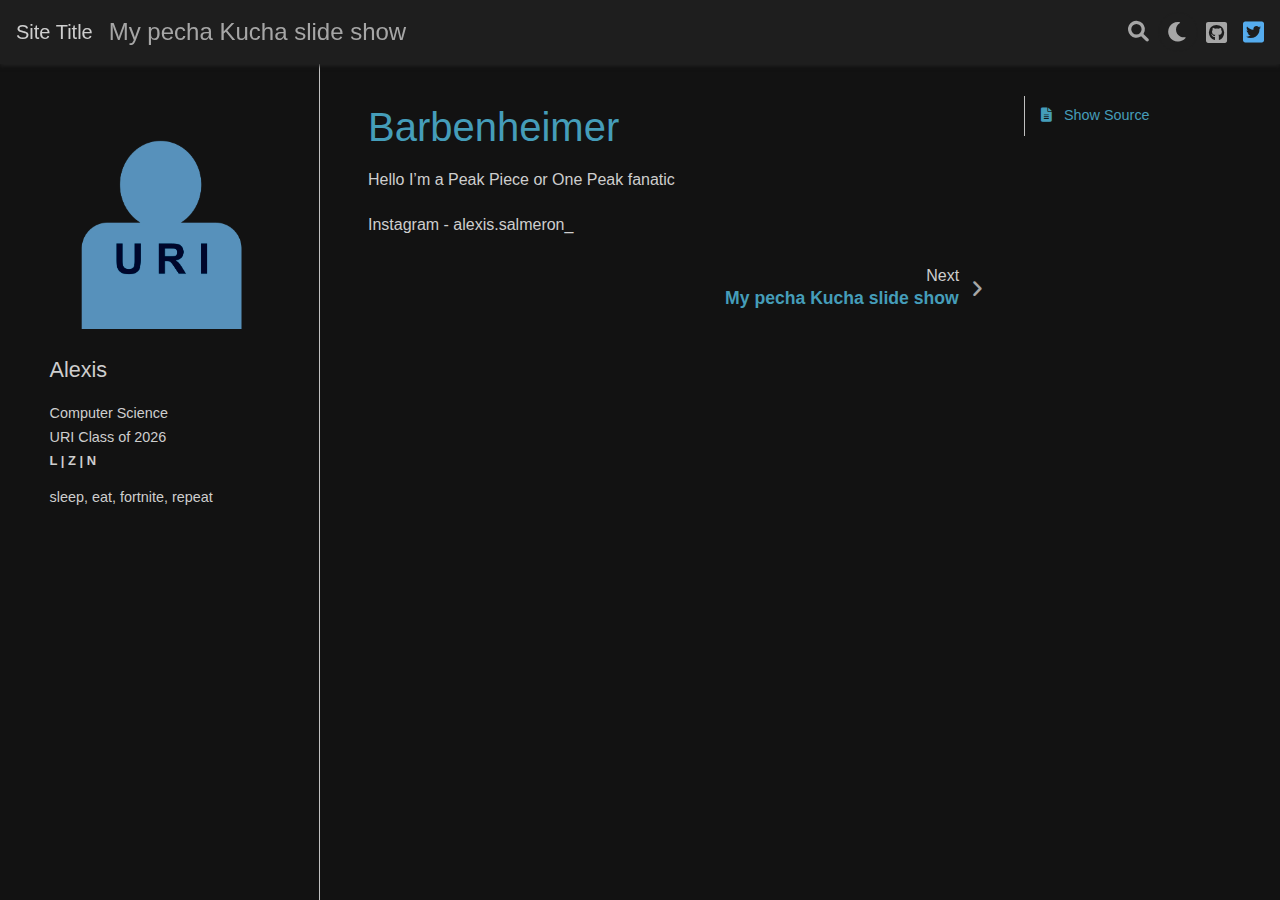
==== index.html @ 9b0efa44 "deploy: c74bd4c126fdff6d6ff2858d4c02e0fb63e36162" ====
<!DOCTYPE html>


<html lang="en" data-theme="dark">

  <head>
    <meta charset="utf-8" />
    <meta name="viewport" content="width=device-width, initial-scale=1.0" /><meta name="generator" content="Docutils 0.19: https://docutils.sourceforge.io/" />
<meta property="og:title" content="Barbenheimer" />
<meta property="og:type" content="website" />
<meta property="og:url" content="" />
<meta property="og:site_name" content="Site Title" />
<meta property="og:description" content="Hello I’m a Peak Piece or One Peak fanatic Instagram - alexis.salmeron_" />
<meta property="og:image:width" content="1146" />
<meta property="og:image:height" content="600" />
<meta property="og:image" content="/_images/social_previews/summary_index_fb8e7baa.png" />
<meta property="og:image:alt" content="Hello I’m a Peak Piece or One Peak fanatic Instagram - alexis.salmeron_" />
<meta name="description" content="Hello I’m a Peak Piece or One Peak fanatic Instagram - alexis.salmeron_" />
<meta name="twitter:card" content="summary_large_image" />

    <title>Barbenheimer &#8212; Site Title</title>
  
  
  
  <script data-cfasync="false">
    document.documentElement.dataset.mode = localStorage.getItem("mode") || "dark";
    document.documentElement.dataset.theme = localStorage.getItem("theme") || "light";
  </script>
  
  <!-- Loaded before other Sphinx assets -->
  <link href="_static/styles/theme.css?digest=e353d410970836974a52" rel="stylesheet" />
<link href="_static/styles/bootstrap.css?digest=e353d410970836974a52" rel="stylesheet" />
<link href="_static/styles/pydata-sphinx-theme.css?digest=e353d410970836974a52" rel="stylesheet" />

  
  <link href="_static/vendor/fontawesome/6.1.2/css/all.min.css?digest=e353d410970836974a52" rel="stylesheet" />
  <link rel="preload" as="font" type="font/woff2" crossorigin href="_static/vendor/fontawesome/6.1.2/webfonts/fa-solid-900.woff2" />
<link rel="preload" as="font" type="font/woff2" crossorigin href="_static/vendor/fontawesome/6.1.2/webfonts/fa-brands-400.woff2" />
<link rel="preload" as="font" type="font/woff2" crossorigin href="_static/vendor/fontawesome/6.1.2/webfonts/fa-regular-400.woff2" />

    <link rel="stylesheet" type="text/css" href="_static/pygments.css" />
    <link rel="stylesheet" type="text/css" href="_static/mystnb.4510f1fc1dee50b3e5859aac5469c37c29e427902b24a333a5f9fcb2f0b3ac41.css" />
    <link rel="stylesheet" type="text/css" href="_static/custom.css" />
    <link rel="stylesheet" type="text/css" href="_static/design-style.1e8bd061cd6da7fc9cf755528e8ffc24.min.css" />
  
  <!-- Pre-loaded scripts that we'll load fully later -->
  <link rel="preload" as="script" href="_static/scripts/bootstrap.js?digest=e353d410970836974a52" />
<link rel="preload" as="script" href="_static/scripts/pydata-sphinx-theme.js?digest=e353d410970836974a52" />

    <script data-url_root="#" id="documentation_options" src="_static/documentation_options.js"></script>
    <script src="_static/jquery.js"></script>
    <script src="_static/underscore.js"></script>
    <script src="_static/_sphinx_javascript_frameworks_compat.js"></script>
    <script src="_static/doctools.js"></script>
    <script src="_static/sphinx_highlight.js"></script>
    <script src="_static/design-tabs.js"></script>
    <script>DOCUMENTATION_OPTIONS.pagename = 'index';</script>
    <link rel="index" title="Index" href="genindex/" />
    <link rel="search" title="Search" href="search/" />
    <link rel="next" title="My pecha Kucha slide show" href="pechakucha/" />

  <meta name="viewport" content="width=device-width, initial-scale=1"/>
  <meta name="docsearch:language" content="en"/>



  </head>
  
  
  <body data-bs-spy="scroll" data-bs-target=".bd-toc-nav" data-offset="180" data-bs-root-margin="0px 0px -60%" data-default-mode="dark">

  
  
  <a class="skip-link" href="#main-content">Skip to main content</a>
  
  <input type="checkbox"
          class="sidebar-toggle"
          name="__primary"
          id="__primary"/>
  <label class="overlay overlay-primary" for="__primary"></label>
  
  <input type="checkbox"
          class="sidebar-toggle"
          name="__secondary"
          id="__secondary"/>
  <label class="overlay overlay-secondary" for="__secondary"></label>
  
  <div class="search-button__wrapper">
    <div class="search-button__overlay"></div>
    <div class="search-button__search-container">
<form class="bd-search d-flex align-items-center"
      action="search/"
      method="get">
  <i class="fa-solid fa-magnifying-glass"></i>
  <input type="search"
         class="form-control"
         name="q"
         id="search-input"
         placeholder="Search this site..."
         aria-label="Search this site..."
         autocomplete="off"
         autocorrect="off"
         autocapitalize="off"
         spellcheck="false"/>
  <span class="search-button__kbd-shortcut"><kbd class="kbd-shortcut__modifier">Ctrl</kbd>+<kbd>K</kbd></span>
</form></div>
  </div>
  
    <nav class="bd-header navbar navbar-expand-lg bd-navbar">
<div class="bd-header__inner bd-page-width">
  <label class="sidebar-toggle primary-toggle" for="__primary">
    <span class="fa-solid fa-bars"></span>
  </label>
  
  <div class="navbar-header-items__start">
    
      <div class="navbar-item">
  

<a class="navbar-brand logo" href="#">
  
  
  
  
  
    <p class="title logo__title">Site Title</p>
  
</a></div>
    
  </div>
  
  
  <div class="col-lg-9 navbar-header-items">
    
    <div class="me-auto navbar-header-items__center">
      
        <div class="navbar-item"><nav class="navbar-nav">
  <p class="sidebar-header-items__title"
     role="heading"
     aria-level="1"
     aria-label="Site Navigation">
    Site Navigation
  </p>
  <ul class="bd-navbar-elements navbar-nav">
    
                    <li class="nav-item">
                      <a class="nav-link nav-internal" href="pechakucha/">
                        My pecha Kucha slide show
                      </a>
                    </li>
                
  </ul>
</nav></div>
      
    </div>
    
    
    <div class="navbar-header-items__end">
      
        <div class="navbar-item navbar-persistent--container">
          
<script>
document.write(`
  <button class="btn btn-sm navbar-btn search-button search-button__button" title="Search" aria-label="Search" data-bs-placement="bottom" data-bs-toggle="tooltip">
    <i class="fa-solid fa-magnifying-glass"></i>
  </button>
`);
</script>
        </div>
      
      
        <div class="navbar-item">
<script>
document.write(`
  <button class="theme-switch-button btn btn-sm btn-outline-primary navbar-btn rounded-circle" title="light/dark" aria-label="light/dark" data-bs-placement="bottom" data-bs-toggle="tooltip">
    <span class="theme-switch" data-mode="light"><i class="fa-solid fa-sun"></i></span>
    <span class="theme-switch" data-mode="dark"><i class="fa-solid fa-moon"></i></span>
    <span class="theme-switch" data-mode="auto"><i class="fa-solid fa-circle-half-stroke"></i></span>
  </button>
`);
</script></div>
      
        <div class="navbar-item"><ul class="navbar-icon-links navbar-nav"
    aria-label="Icon Links">
        <li class="nav-item">
          
          
          
          
          
          
          
          
          <a href="https://github.com/username/" title="GitHub" class="nav-link" rel="noopener" target="_blank" data-bs-toggle="tooltip" data-bs-placement="bottom"><span><i class="fa-brands fa-square-github"></i></span>
            <label class="sr-only">GitHub</label></a>
        </li>
        <li class="nav-item">
          
          
          
          
          
          
          
          
          <a href="https://twitter.com/username" title="Twitter" class="nav-link" rel="noopener" target="_blank" data-bs-toggle="tooltip" data-bs-placement="bottom"><span><i class="fa-brands fa-square-twitter"></i></span>
            <label class="sr-only">Twitter</label></a>
        </li>
</ul></div>
      
    </div>
    
  </div>
  
  
    <div class="navbar-persistent--mobile">
<script>
document.write(`
  <button class="btn btn-sm navbar-btn search-button search-button__button" title="Search" aria-label="Search" data-bs-placement="bottom" data-bs-toggle="tooltip">
    <i class="fa-solid fa-magnifying-glass"></i>
  </button>
`);
</script>
    </div>
  

  
    <label class="sidebar-toggle secondary-toggle" for="__secondary">
      <span class="fa-solid fa-outdent"></span>
    </label>
  
</div>

    </nav>
  
  <div class="bd-container">
    <div class="bd-container__inner bd-page-width">
      
      <div class="bd-sidebar-primary bd-sidebar">
        

  
  <div class="sidebar-header-items sidebar-primary__section">
    
    
      <div class="sidebar-header-items__center">
        
          <div class="navbar-item"><nav class="navbar-nav">
  <p class="sidebar-header-items__title"
     role="heading"
     aria-level="1"
     aria-label="Site Navigation">
    Site Navigation
  </p>
  <ul class="bd-navbar-elements navbar-nav">
    
                    <li class="nav-item">
                      <a class="nav-link nav-internal" href="pechakucha/">
                        My pecha Kucha slide show
                      </a>
                    </li>
                
  </ul>
</nav></div>
        
      </div>
    
    
    
      <div class="sidebar-header-items__end">
        
          <div class="navbar-item">
<script>
document.write(`
  <button class="theme-switch-button btn btn-sm btn-outline-primary navbar-btn rounded-circle" title="light/dark" aria-label="light/dark" data-bs-placement="bottom" data-bs-toggle="tooltip">
    <span class="theme-switch" data-mode="light"><i class="fa-solid fa-sun"></i></span>
    <span class="theme-switch" data-mode="dark"><i class="fa-solid fa-moon"></i></span>
    <span class="theme-switch" data-mode="auto"><i class="fa-solid fa-circle-half-stroke"></i></span>
  </button>
`);
</script></div>
        
          <div class="navbar-item"><ul class="navbar-icon-links navbar-nav"
    aria-label="Icon Links">
        <li class="nav-item">
          
          
          
          
          
          
          
          
          <a href="https://github.com/username/" title="GitHub" class="nav-link" rel="noopener" target="_blank" data-bs-toggle="tooltip" data-bs-placement="bottom"><span><i class="fa-brands fa-square-github"></i></span>
            <label class="sr-only">GitHub</label></a>
        </li>
        <li class="nav-item">
          
          
          
          
          
          
          
          
          <a href="https://twitter.com/username" title="Twitter" class="nav-link" rel="noopener" target="_blank" data-bs-toggle="tooltip" data-bs-placement="bottom"><span><i class="fa-brands fa-square-twitter"></i></span>
            <label class="sr-only">Twitter</label></a>
        </li>
</ul></div>
        
      </div>
    
  </div>
  
    <div class="sidebar-primary-items__start sidebar-primary__section">
        <div class="sidebar-primary-item"><figure class="profile-pic">
  <img src="_static/img/profile.png"
  alt="an icon like image with U R I on the chest"/>
</figure>

<aside class="bio-info">
  <div class="name">
      Alexis
  </div>

  <div class="major">
      Computer Science
  </div>

  <div class="year">
      URI Class of 2026
  </div>

  <div class="focusareas">
      L | Z | N
  </div>

  <div class="whatido">
      sleep, eat, fortnite, repeat
  </div>



</aside></div>
    </div>
  
  
  <div class="sidebar-primary-items__end sidebar-primary__section">
  </div>
  
  <div id="rtd-footer-container"></div>


      </div>
      
      <main id="main-content" class="bd-main">
        
        
          <div class="bd-content">
            <div class="bd-article-container">
              
              <div class="bd-header-article"></div>
              
              
              
                
<div id="searchbox"></div>
                <article class="bd-article" role="main">
                  
<section class="tex2jax_ignore mathjax_ignore" id="barbenheimer">
<h1>Barbenheimer<a class="headerlink" href="#barbenheimer" title="Permalink to this heading">#</a></h1>
<p>Hello I’m a Peak Piece or One Peak fanatic</p>
<p>Instagram - alexis.salmeron_</p>
<div class="toctree-wrapper compound">
</div>
</section>

<div class="section ablog__blog_comments">
  
  
</div>

                </article>
              
              
              
                <footer class="bd-footer-article">
                  
<div class="footer-article-items footer-article__inner">
  
    <div class="footer-article-item"><!-- Previous / next buttons -->
<div class="prev-next-area">
    <a class="right-next"
       href="pechakucha/"
       title="next page">
      <div class="prev-next-info">
        <p class="prev-next-subtitle">next</p>
        <p class="prev-next-title">My pecha Kucha slide show</p>
      </div>
      <i class="fa-solid fa-angle-right"></i>
    </a>
</div></div>
  
</div>

                </footer>
              
            </div>
            
            
              
                <div class="bd-sidebar-secondary bd-toc"><div class="sidebar-secondary-items sidebar-secondary__inner">

  <div class="sidebar-secondary-item">
  <div class="tocsection sourcelink">
    <a href="_sources/index.md.txt">
      <i class="fa-solid fa-file-lines"></i> Show Source
    </a>
  </div>
</div>

</div></div>
              
            
          </div>
          <footer class="bd-footer-content">
            
          </footer>
        
      </main>
    </div>
  </div>
  
  <!-- Scripts loaded after <body> so the DOM is not blocked -->
  <script src="_static/scripts/bootstrap.js?digest=e353d410970836974a52"></script>
<script src="_static/scripts/pydata-sphinx-theme.js?digest=e353d410970836974a52"></script>


<script>
    let slideIndex = 0;
    let slides = document.getElementsByClassName("slide");
    if (slides.length > 0 ){
        showSlides();
    }

    function showSlides() {
        let i;
        let slides = document.getElementsByClassName("slide");
        console.log('in')
        console.log(slides.length)
        console.log(slideIndex)

        let dots = document.getElementsByClassName("dot");
        for (i = 0; i < slides.length; i++) {
            console.log(i)
            console.log('off')
            slides[i].style.display = "none";
        }
        slideIndex++;
        if (slideIndex > slides.length) { slideIndex = 1 }
        slides[slideIndex - 1].style.display = "block";
        // for (i = 0; i < dots.length; i++) {
        //     dots[i].className = dots[i].className.replace(" active", "");
        // }
        // slides[slideIndex - 1].style.display = "block";
        // slides[slideIndex-1].setAttribute("style","display:block");
        // dots[slideIndex - 1].className += " active";
        setTimeout(showSlides, 5000); // Change image every 2 seconds
    }
</script>

  </body>
</html>
---- _static/styles/theme.css ----
/* Provided by Sphinx's 'basic' theme, and included in the final set of assets */
@import "../basic.css";
---- _static/styles/pydata-sphinx-theme.css ----
html{--pst-header-height:4rem;--pst-header-article-height:calc(var(--pst-header-height)*2/3);--pst-sidebar-secondary:17rem;--pst-font-size-base:1rem;--pst-font-size-h1:2.5rem;--pst-font-size-h2:2rem;--pst-font-size-h3:1.75rem;--pst-font-size-h4:1.5rem;--pst-font-size-h5:1.25rem;--pst-font-size-h6:1.1rem;--pst-font-size-milli:0.9rem;--pst-sidebar-font-size:0.9rem;--pst-sidebar-font-size-mobile:1.1rem;--pst-sidebar-header-font-size:1.2rem;--pst-sidebar-header-font-weight:600;--pst-admonition-font-weight-heading:600;--pst-font-weight-caption:300;--pst-font-weight-heading:400;--pst-font-family-base-system:-apple-system,BlinkMacSystemFont,Segoe UI,"Helvetica Neue",Arial,sans-serif,Apple Color Emoji,Segoe UI Emoji,Segoe UI Symbol;--pst-font-family-monospace-system:"SFMono-Regular",Menlo,Consolas,Monaco,Liberation Mono,Lucida Console,monospace;--pst-font-family-base:var(--pst-font-family-base-system);--pst-font-family-heading:var(--pst-font-family-base-system);--pst-font-family-monospace:var(--pst-font-family-monospace-system);--pst-font-size-icon:1.5rem;--pst-icon-check-circle:"";--pst-icon-info-circle:"";--pst-icon-exclamation-triangle:"";--pst-icon-exclamation-circle:"";--pst-icon-times-circle:"";--pst-icon-lightbulb:"";--pst-icon-download:"";--pst-icon-angle-left:"";--pst-icon-angle-right:"";--pst-icon-external-link:"";--pst-icon-search-minus:"";--pst-icon-github:"";--pst-icon-gitlab:"";--pst-icon-share:"";--pst-icon-bell:"";--pst-icon-pencil:"";--pst-breadcrumb-divider:"";--pst-icon-admonition-default:var(--pst-icon-bell);--pst-icon-admonition-note:var(--pst-icon-info-circle);--pst-icon-admonition-attention:var(--pst-icon-exclamation-circle);--pst-icon-admonition-caution:var(--pst-icon-exclamation-triangle);--pst-icon-admonition-warning:var(--pst-icon-exclamation-triangle);--pst-icon-admonition-danger:var(--pst-icon-exclamation-triangle);--pst-icon-admonition-error:var(--pst-icon-times-circle);--pst-icon-admonition-hint:var(--pst-icon-lightbulb);--pst-icon-admonition-tip:var(--pst-icon-lightbulb);--pst-icon-admonition-important:var(--pst-icon-exclamation-circle);--pst-icon-admonition-seealso:var(--pst-icon-share);--pst-icon-admonition-todo:var(--pst-icon-pencil);--pst-icon-versionmodified-default:var(--pst-icon-exclamation-circle);--pst-icon-versionmodified-added:var(--pst-icon-exclamation-circle);--pst-icon-versionmodified-changed:var(--pst-icon-exclamation-circle);--pst-icon-versionmodified-deprecated:var(--pst-icon-exclamation-circle);font-size:var(--pst-font-size-base);scroll-padding-top:calc(var(--pst-header-height) + 1rem)}body{background-color:var(--pst-color-background);color:var(--pst-color-text-base);display:flex;flex-direction:column;font-family:var(--pst-font-family-base);font-weight:400;line-height:1.65;min-height:100vh}body::-webkit-scrollbar{height:.5rem;width:.5rem}body::-webkit-scrollbar-thumb{background:var(--pst-color-text-muted);border-radius:.25rem}body::-webkit-scrollbar-track{background:transparent}body::-webkit-scrollbar-thumb{background:var(--pst-color-on-surface)}body::-webkit-scrollbar-thumb:hover,body:hover::-webkit-scrollbar-thumb{background:var(--pst-color-text-muted)}body::-webkit-scrollbar-track{background:var(--pst-color-background)}p{color:var(--pst-color-text-base);font-size:1em;margin-bottom:1.15rem}p.rubric{border-bottom:1px solid var(--pst-color-border)}p.centered{text-align:center}a{word-wrap:break-word;color:var(--pst-color-link);text-decoration:none}a:hover{color:var(--pst-color-link-hover);text-decoration:underline}a.headerlink{color:var(--pst-color-warning);font-size:.8em;margin-left:.2em;opacity:.4;padding:0 4px;text-decoration:none;transition:all .2s ease-out;user-select:none}a.headerlink:hover{opacity:1}a.github:before,a.gitlab:before{color:var(--pst-color-text-muted);font:var(--fa-font-brands);margin-right:.25rem}a.github:before{content:var(--pst-icon-github)}a.gitlab:before{content:var(--pst-icon-gitlab)}.heading-style,h1,h2,h3,h4,h5,h6{font-family:var(--pst-font-family-heading);font-weight:var(--pst-font-weight-heading);line-height:1.15;margin:2.75rem 0 1.05rem}h1{font-size:var(--pst-font-size-h1);margin-top:0}h1,h2{color:var(--pst-color-primary)}h2{font-size:var(--pst-font-size-h2)}h3{font-size:var(--pst-font-size-h3)}h3,h4{color:var(--pst-color-text-base)}h4{font-size:var(--pst-font-size-h4)}h5{font-size:var(--pst-font-size-h5)}h5,h6{color:var(--pst-color-text-base)}h6{font-size:var(--pst-font-size-h6)}.text_small,small{font-size:var(--pst-font-size-milli)}hr{border:0;border-top:1px solid var(--pst-color-border)}code,kbd,pre,samp{font-family:var(--pst-font-family-monospace)}kbd{background-color:var(--pst-color-on-background);color:var(--pst-color-text-muted)}kbd:not(.compound){border:1px solid var(--pst-color-border);box-shadow:1px 1px 1px var(--pst-color-shadow);margin:0 .1rem;padding:.1rem .4rem}code{color:var(--pst-color-inline-code)}pre{background-color:var(--pst-color-surface);border:1px solid var(--pst-color-border);border-radius:.25rem;color:var(--pst-color-text-base);line-height:1.2em;margin:1.5em 0;padding:1rem}pre::-webkit-scrollbar{height:.5rem;width:.5rem}pre::-webkit-scrollbar-thumb{background:var(--pst-color-text-muted);border-radius:.25rem}pre::-webkit-scrollbar-track{background:transparent}pre::-webkit-scrollbar-thumb{background:var(--pst-color-on-surface)}pre::-webkit-scrollbar-thumb:hover,pre:hover::-webkit-scrollbar-thumb{background:var(--pst-color-text-muted)}pre .linenos{opacity:.5;padding-right:10px}.skip-link{background-color:var(--pst-color-background);border-bottom:1px solid var(--pst-color-border);color:var(--pst-color-link);left:0;padding:.5rem;position:fixed;right:0;text-align:center;top:0;transform:translateY(-100%);transition:transform .15s ease-in-out;z-index:1055}.skip-link:focus{transform:translateY(0)}.bd-container{display:flex;flex-grow:1;justify-content:center}.bd-container .bd-container__inner{display:flex}.bd-page-width{width:100%}@media(min-width:960px){.bd-page-width{max-width:88rem}}.bd-header-announcement{align-items:center;display:flex;justify-content:center;min-height:3rem;padding:.5rem 12.5%;position:relative;text-align:center;width:100%}@media(max-width:959.98px){.bd-header-announcement{padding:.5rem 2%}}.bd-header-announcement p{font-weight:700;margin:0}.bd-header-announcement:after{background-color:var(--pst-color-info);content:"";height:100%;left:0;opacity:.2;position:absolute;top:0;width:100%;z-index:-1}.bd-header-announcement:empty{display:none}.bd-main{display:flex;flex-direction:column;flex-grow:1;min-width:0}.bd-main .bd-content{display:flex;height:100%;justify-content:center}.bd-main .bd-content .bd-article-container{display:flex;flex-direction:column;justify-content:start;max-width:60em;overflow-x:auto;padding:1rem;width:100%}@media(min-width:1200px){.bd-main .bd-content .bd-article-container .bd-article{padding-left:2rem;padding-top:1.5rem}}.bd-footer{border-top:1px solid var(--pst-color-border);width:100%}.bd-footer .bd-footer__inner{display:flex;flex-grow:1;margin:auto;padding:1rem}.bd-footer .footer-items__end,.bd-footer .footer-items__start{display:flex;flex-direction:column;gap:.5rem;justify-content:center}.bd-footer .footer-items__end{margin-left:auto;text-align:end}.bd-footer .footer-item p{margin-bottom:0}.bd-footer-article .footer-article-items,.bd-footer-content .footer-content-items{display:flex;flex-direction:column;margin-top:auto}.bd-header{background:var(--pst-color-on-background)!important;box-shadow:0 .125rem .25rem 0 var(--pst-color-shadow);justify-content:center;max-width:100vw;padding:0;position:sticky;top:0;width:100%;z-index:1030}.bd-header .bd-header__inner{align-items:center;display:flex;height:fit-content;padding-left:1rem;padding-right:1rem}.bd-header .navbar-item{align-items:center;display:flex;height:var(--pst-header-height);max-height:var(--pst-header-height)}.bd-header .navbar-header-items{flex-shrink:1}@media(min-width:960px){.bd-header .navbar-header-items{display:flex;flex-grow:1;padding:0 0 0 .5rem}}.bd-header .navbar-header-items__center,.bd-header .navbar-header-items__end,.bd-header .navbar-header-items__start{align-items:center;display:flex;flex-flow:wrap;row-gap:0}.bd-header .navbar-header-items__center,.bd-header .navbar-header-items__end{column-gap:1rem}.bd-header .navbar-header-items__start{flex-shrink:0;gap:.5rem;margin-right:auto}.bd-header .navbar-header-items__end{justify-content:end}.bd-header .navbar-nav{display:flex}@media(min-width:960px){.bd-header .navbar-nav{align-items:center}}.bd-header .navbar-nav li a.nav-link{color:var(--pst-color-text-muted)}.bd-header .navbar-nav li a.nav-link:focus,.bd-header .navbar-nav li a.nav-link:hover{color:var(--pst-color-primary)}.bd-header .navbar-nav>.active>.nav-link{color:var(--pst-color-primary);font-weight:600}.bd-header .navbar-nav .dropdown button{border:none;color:var(--pst-color-text-muted);display:unset}.bd-header .navbar-nav .dropdown .dropdown-menu{background-color:var(--pst-color-on-background);border:1px solid var(--pst-color-border);box-shadow:0 0 .3rem .1rem var(--pst-color-shadow);margin:.5rem 0;min-width:20rem;padding:.5rem 1rem;z-index:1070}.bd-header .navbar-nav .dropdown .dropdown-menu:not(.show){display:none}@media(min-width:960px){.navbar-center-items .navbar-item{display:inline-block}}.toc-entry>.nav-link.active{background-color:transparent;border-left:2px solid var(--pst-color-primary);color:var(--pst-color-primary);font-weight:600}.nav-link:hover{border-style:none}.nav-link.nav-external:after{content:var(--pst-icon-external-link);font:var(--fa-font-solid);font-size:.75em;margin-left:.3em}.bd-navbar-elements li.nav-item i{font-size:.7rem;padding-left:2px;vertical-align:middle}.bd-header label.sidebar-toggle{align-items:center;color:var(--pst-color-muted);cursor:pointer;display:flex;font-size:var(--pst-font-size-icon);margin-bottom:0}.bd-header label.primary-toggle{padding-right:1rem}@media(min-width:960px){.bd-header label.primary-toggle{display:none}}.bd-header label.secondary-toggle{padding-left:1rem}@media(min-width:1200px){.bd-header label.secondary-toggle{display:none}}.bd-header .navbar-header-items{display:none}@media(min-width:960px){.bd-header .navbar-header-items{display:inherit}}.navbar-persistent--mobile{margin-left:auto}@media(min-width:960px){.navbar-persistent--mobile{display:none}}.navbar-persistent--container{display:none}@media(min-width:960px){.navbar-persistent--container{display:flex}}.header-article__inner{display:flex;padding:0 .5rem}.header-article__inner .header-article-item{height:var(--pst-header-article-height);min-height:var(--pst-header-article-height)}.header-article__inner .header-article-items__end,.header-article__inner .header-article-items__start{align-items:start;display:flex;gap:.5rem}.header-article__inner .header-article-items__end{margin-left:auto}.bd-sidebar-primary{background-color:var(--pst-color-background);border-right:1px solid var(--pst-color-border);display:flex;flex:0 0 auto;flex-direction:column;font-size:var(--pst-sidebar-font-size-mobile);gap:1rem;max-height:calc(100vh - var(--pst-header-height));overflow-y:auto;padding:2rem 1rem 1rem;position:sticky;top:var(--pst-header-height);width:25%}.bd-sidebar-primary::-webkit-scrollbar{height:.5rem;width:.5rem}.bd-sidebar-primary::-webkit-scrollbar-thumb{background:var(--pst-color-text-muted);border-radius:.25rem}.bd-sidebar-primary::-webkit-scrollbar-track{background:transparent}.bd-sidebar-primary::-webkit-scrollbar-thumb{background:var(--pst-color-on-surface)}.bd-sidebar-primary::-webkit-scrollbar-thumb:hover,.bd-sidebar-primary:hover::-webkit-scrollbar-thumb{background:var(--pst-color-text-muted)}@media(min-width:960px){.bd-sidebar-primary{font-size:var(--pst-sidebar-font-size)}}.bd-sidebar-primary .nav-link{font-size:var(--pst-sidebar-font-size-mobile)}.bd-sidebar-primary.no-sidebar{border-right:0}@media(min-width:960px){.bd-sidebar-primary.hide-on-wide{display:none}}.bd-sidebar-primary h1,.bd-sidebar-primary h2,.bd-sidebar-primary h3,.bd-sidebar-primary h4{color:var(--pst-color-text-base)}.bd-sidebar-primary .sidebar-primary-items__end .sidebar-primary-item,.bd-sidebar-primary .sidebar-primary-items__start .sidebar-primary-item{padding:.5rem 0}.bd-sidebar-primary .sidebar-header-items{display:flex;flex-direction:column}.bd-sidebar-primary .sidebar-header-items .sidebar-header-items__title{color:var(--pst-color-text-base);font-size:var(--pst-sidebar-header-font-size);font-weight:var(--pst-sidebar-header-font-weight);margin-bottom:.5rem}.bd-sidebar-primary .sidebar-header-items .nav-item.dropdown button{display:none}.bd-sidebar-primary .sidebar-header-items .nav-item.dropdown .dropdown-menu{background-color:inherit;border:none;display:flex;flex-direction:column;font-size:inherit;margin:0;padding:0}.bd-sidebar-primary .sidebar-header-items .sidebar-header-items__center{display:flex;flex-direction:column}.bd-sidebar-primary .sidebar-header-items .sidebar-header-items__end{align-items:center;display:flex;gap:.5rem}@media(min-width:960px){.bd-sidebar-primary .sidebar-header-items{display:none}}.bd-sidebar-primary .sidebar-primary-items__start{border-top:1px solid var(--pst-color-border)}@media(min-width:960px){.bd-sidebar-primary .sidebar-primary-items__start{border-top:none}}.bd-sidebar-primary .sidebar-primary-items__end{margin-bottom:1em;margin-top:auto}.bd-sidebar-primary .list-caption{list-style:none;padding-left:0}.bd-sidebar-primary li{position:relative}.bd-sidebar-primary li.has-children>.reference{padding-right:30px}.bd-sidebar-primary label.toctree-toggle{align-items:center;cursor:pointer;display:flex;height:30px;justify-content:center;position:absolute;right:0;top:0;width:30px}.bd-sidebar-primary label.toctree-toggle:hover{background:var(--pst-color-surface)}.bd-sidebar-primary label.toctree-toggle i{display:inline-block;font-size:.75rem;text-align:center}.bd-sidebar-primary label.toctree-toggle i:hover{color:var(--pst-color-primary)}.bd-sidebar-primary .label-parts{height:100%;width:100%}.bd-sidebar-primary .label-parts:hover{background:none}.bd-sidebar-primary .label-parts i{position:absolute;right:0;top:.3em;width:30px}nav.bd-links{margin-right:-1rem}@media(min-width:960px){nav.bd-links{display:block}}nav.bd-links ul{list-style:none}nav.bd-links ul ul{padding:0 0 0 1rem}nav.bd-links li>a{color:var(--pst-color-text-muted);display:block;padding:.25rem 0}nav.bd-links li>a:hover{background-color:transparent;color:var(--pst-color-primary);text-decoration:none}nav.bd-links li>a.reference.external:after{content:var(--pst-icon-external-link);font:var(--fa-font-solid);font-size:.75em;margin-left:.3em}nav.bd-links .active:hover>a,nav.bd-links .active>a{color:var(--pst-color-primary);font-weight:600}nav.bd-links p.bd-links__title{font-size:var(--pst-sidebar-header-font-size)}nav.bd-links p.bd-links__title,nav.bd-links p.caption{font-weight:var(--pst-sidebar-header-font-weight);margin-bottom:.5rem}nav.bd-links p.caption{color:var(--pst-color-text-base);font-size:var(--pst-sidebar-font-size-mobile);margin-top:1.25rem;position:relative}nav.bd-links p.caption:first-child{margin-top:0}@media(min-width:960px){nav.bd-links p.caption{font-size:var(--pst-sidebar-font-size)}}.bd-sidebar-secondary{background-color:var(--pst-color-background);display:flex;flex-direction:column;flex-shrink:0;font-size:var(--pst-sidebar-font-size-mobile);max-height:calc(100vh - var(--pst-header-height));order:2;overflow-y:auto;padding:2rem 1rem 1rem;position:sticky;top:var(--pst-header-height);width:var(--pst-sidebar-secondary)}@media(min-width:1200px){.bd-sidebar-secondary{font-size:var(--pst-sidebar-font-size)}}.bd-sidebar-secondary::-webkit-scrollbar{height:.5rem;width:.5rem}.bd-sidebar-secondary::-webkit-scrollbar-thumb{background:var(--pst-color-text-muted);border-radius:.25rem}.bd-sidebar-secondary::-webkit-scrollbar-track{background:transparent}.bd-sidebar-secondary::-webkit-scrollbar-thumb{background:var(--pst-color-on-surface)}.bd-sidebar-secondary::-webkit-scrollbar-thumb:hover,.bd-sidebar-secondary:hover::-webkit-scrollbar-thumb{background:var(--pst-color-text-muted)}.sidebar-secondary-item{padding:.5rem}@media(min-width:1200px){.sidebar-secondary-item{border-left:1px solid var(--pst-color-border);padding-left:1rem}}.sidebar-secondary-item i{padding-right:.5rem}input.sidebar-toggle{display:none}label.overlay{background-color:#000;height:0;left:0;opacity:.5;position:fixed;top:0;transition:opacity .2s ease-out;width:0;z-index:1050}input#__primary:checked+label.overlay.overlay-primary,input#__secondary:checked+label.overlay.overlay-secondary{height:100vh;width:100vw}input#__primary:checked~.bd-container .bd-sidebar-primary{margin-left:0;visibility:visible}input#__secondary:checked~.bd-container .bd-sidebar-secondary{margin-right:0;visibility:visible}@media(min-width:960px){label.sidebar-toggle.primary-toggle{display:none}input#__primary:checked+label.overlay.overlay-primary{height:0;width:0}.bd-sidebar-primary{margin-left:0;visibility:visible}}@media(max-width:959.98px){.bd-sidebar-primary{flex-grow:.75;height:100vh;left:0;margin-left:-75%;max-height:100vh;max-width:350px;position:fixed;top:0;transition:visibility .2s ease-out,margin .2s ease-out;visibility:hidden;width:75%;z-index:1055}}@media(max-width:1199.98px){.bd-sidebar-secondary{flex-grow:.75;height:100vh;margin-right:-75%;max-height:100vh;max-width:350px;position:fixed;right:0;top:0;transition:visibility .2s ease-out,margin .2s ease-out;visibility:hidden;width:75%;z-index:1055}}ul.bd-breadcrumbs{display:flex;flex-wrap:wrap;font-size:.8rem;list-style:none;padding-left:0}ul.bd-breadcrumbs li.breadcrumb-item{align-items:center;display:flex;font-weight:700}ul.bd-breadcrumbs li.breadcrumb-item a{color:var(--pst-color-link)}ul.bd-breadcrumbs li.breadcrumb-item:not(.breadcrumb-home):before{color:var(--pst-color-text-muted);content:var(--pst-breadcrumb-divider);font:var(--fa-font-solid);font-size:.8rem;padding:0 .5rem}.navbar-icon-links{column-gap:1rem;display:flex;flex-direction:row;flex-wrap:wrap}.navbar-icon-links li.nav-item a.nav-link{padding-left:0;padding-right:0}.navbar-icon-links a span{align-items:center;display:flex}.navbar-icon-links i.fa-brands,.navbar-icon-links i.fa-regular,.navbar-icon-links i.fa-solid{font-size:var(--pst-font-size-icon);font-style:normal;vertical-align:middle}.navbar-icon-links i.fa-square-twitter:before{color:#55acee}.navbar-icon-links i.fa-square-gitlab:before{color:#548}.navbar-icon-links i.fa-bitbucket:before{color:#0052cc}.navbar-icon-links img.icon-link-image{border-radius:.2rem;height:1.5em}.navbar-brand{align-items:center;display:flex;flex-shrink:0;gap:.5rem;height:var(--pst-header-height);margin:0;max-height:var(--pst-header-height);padding:.5rem 0;position:relative;width:auto}.navbar-brand p{margin-bottom:0}.navbar-brand img{height:100%;max-width:100%;width:auto}.navbar-nav ul{display:block;list-style:none}.navbar-nav ul ul{padding:0 0 0 1rem}.navbar-nav li{display:flex;flex-direction:column}.navbar-nav li a{align-items:center;color:var(--pst-color-text-muted);display:flex;height:100%;padding-bottom:.25rem;padding-top:.25rem}.navbar-nav li a:hover{border-style:none;text-decoration-line:none}.navbar-nav li a:focus,.navbar-nav li a:hover,.navbar-nav li.current>a{color:var(--pst-color-primary)}.navbar-nav li.current>a{font-weight:600}.navbar-nav .toctree-checkbox{display:none;position:absolute}.navbar-nav .toctree-checkbox~ul{display:none}.navbar-nav .toctree-checkbox~label i{transform:rotate(0deg)}.navbar-nav .toctree-checkbox:checked~ul{display:block}.navbar-nav .toctree-checkbox:checked~label i{transform:rotate(180deg)}.bd-header .navbar-nav>p.sidebar-header-items__title{display:none}.page-toc .section-nav{border-bottom:none;padding-left:0}.page-toc .section-nav ul{padding-left:1rem}.page-toc .nav-link{font-size:var(--pst-sidebar-font-size-mobile)}@media(min-width:1200px){.page-toc .nav-link{font-size:var(--pst-sidebar-font-size)}}.page-toc .onthispage{color:var(--pst-color-text-base);font-weight:var(--pst-sidebar-header-font-weight);margin-bottom:.5rem}.prev-next-area{width:100%}.prev-next-area p{line-height:1.3em;margin:0 .3em}.prev-next-area i{font-size:1.2em}.prev-next-area a{align-items:center;border:none;color:var(--pst-color-text-muted);display:flex;max-width:45%;overflow-x:hidden;padding:10px;text-decoration:none}.prev-next-area a p.prev-next-title{color:var(--pst-color-primary);font-size:1.1em;font-weight:var(--pst-admonition-font-weight-heading)}.prev-next-area a:hover p.prev-next-title{text-decoration:underline}.prev-next-area a .prev-next-info{flex-direction:column;margin:0 .5em}.prev-next-area a .prev-next-info .prev-next-subtitle{text-transform:capitalize}.prev-next-area a.left-prev{float:left}.prev-next-area a.right-next{float:right}.prev-next-area a.right-next div.prev-next-info{text-align:right}.bd-search{margin-left:-15px;margin-right:-15px;padding:1rem 15px;position:relative}.bd-search .icon{color:var(--pst-color-border);left:25px;position:absolute}.bd-search i.fa-solid.fa-magnifying-glass{color:var(--pst-color-text-muted);left:1.6rem;position:absolute}.bd-search input{background-color:var(--pst-color-background);border:1px solid var(--pst-color-border);border-radius:.25rem;color:var(--pst-color-text-base);padding-left:2.5rem}.bd-search input::placeholder{color:var(--pst-color-border)}.bd-search input:active,.bd-search input:focus{background-color:var(--pst-color-background);color:var(--pst-color-text-base)}.bd-search input::-webkit-search-cancel-button,.bd-search input::-webkit-search-decoration{-webkit-appearance:none;appearance:none}.bd-search .search-button__kbd-shortcut{color:var(--pst-color-border);display:flex;position:absolute;right:2em}.search-button{align-content:center;align-items:center;color:var(--pst-color-text-muted);display:flex;padding:0}.search-button:hover{color:var(--pst-color-primary)}.search-button i{font-size:1.3rem}.search-button__overlay,.search-button__search-container{display:none}.search-button__wrapper.show .search-button__search-container{display:flex;left:50%;margin-top:.5rem;max-width:800px;position:fixed;right:1rem;top:30%;transform:translate(-50%,-50%);width:90%;z-index:1055}.search-button__wrapper.show .search-button__overlay{background-color:#000;display:flex;height:100%;left:0;opacity:.5;position:fixed;top:0;width:100%;z-index:1050}.search-button__wrapper.show form.bd-search{flex-grow:1;padding-bottom:0;padding-top:0}.search-button__wrapper.show i,.search-button__wrapper.show input{font-size:var(--pst-font-size-icon)}div#searchbox p.highlight-link{box-shadow:0 .2rem .5rem var(--pst-color-shadow),0 0 .0625rem var(--pst-color-shadow)!important;margin:1rem 0;width:fit-content}@media(min-width:1200px){div#searchbox p.highlight-link{margin-left:2rem}}div#searchbox p.highlight-link a{background-color:var(--pst-color-primary);border-radius:.25rem;color:#fff;font-size:1.25rem;padding:.75rem;transition:box-shadow .25s ease-out}div#searchbox p.highlight-link a:hover{box-shadow:inset 0 0 50px 50px rgba(0,0,0,.25);text-decoration:none}div#searchbox p.highlight-link a:before{color:unset;content:var(--pst-icon-search-minus);font:var(--fa-font-solid);margin-right:.5rem}.theme-switch-button{border-color:var(--pst-color-on-background);font-size:calc(var(--pst-font-size-icon) - .1rem);margin:0 -.5rem;padding:0}.theme-switch-button span{color:var(--pst-color-text-muted);display:none;padding:.5rem}.theme-switch-button span:active,.theme-switch-button span:focus,.theme-switch-button span:hover{text-decoration:none}.theme-switch-button:active,.theme-switch-button:hover{background-color:var(--pst-color-on-surface)!important;border-color:var(--pst-color-on-background)!important}.theme-switch-button:active a,.theme-switch-button:hover a{color:var(--pst-color-text-muted)}.bd-sidebar-primary .theme-switch-button{border-color:var(--pst-color-background)}.bd-sidebar-primary .theme-switch-button:active,.bd-sidebar-primary .theme-switch-button:hover{border-color:var(--pst-color-background)!important}html[data-mode=auto] .theme-switch-button span[data-mode=auto],html[data-mode=dark] .theme-switch-button span[data-mode=dark],html[data-mode=light] .theme-switch-button span[data-mode=light]{display:flex}button.btn.version-switcher__button{border-color:var(--pst-color-border);color:var(--pst-color-text-base);margin-bottom:1em}@media(min-width:960px){button.btn.version-switcher__button{margin-bottom:unset}}button.btn.version-switcher__button:active{border-color:var(--pst-color-border);color:var(--pst-color-text-base)}.version-switcher__menu{border-color:var(--pst-color-border);border-radius:var(--bs-dropdown-border-radius)}.version-switcher__menu a.list-group-item{background-color:var(--pst-color-on-background);color:var(--pst-color-text-base);padding:.75rem 1.25rem}.version-switcher__menu a.list-group-item:not(:last-child){border-bottom:1px solid var(--pst-color-border)}.version-switcher__menu a.list-group-item:hover{background-color:var(--pst-color-surface)}.version-switcher__menu a.list-group-item.active{color:var(--pst-color-primary)}.version-switcher__menu a.list-group-item.active span:before{background-color:var(--pst-color-primary);content:"";height:100%;left:0;opacity:.1;position:absolute;top:0;width:100%}.version-switcher__menu,button.version-switcher__button{font-size:1.1em}@media(min-width:960px){.version-switcher__menu,button.version-switcher__button{font-size:unset}}nav.page-toc{margin-bottom:1rem}.bd-toc .nav .nav,.list-caption .nav{display:none}.bd-toc .nav .nav.visible,.bd-toc .nav>.active>ul,.list-caption .nav.visible,.list-caption>.active>ul,.toc-entry{display:block}.toc-entry a.nav-link{color:var(--pst-color-text-muted);display:block;margin-left:-1rem;padding:.125rem 0 .125rem 1rem}.toc-entry a.nav-link:hover{color:var(--pst-color-primary);text-decoration:none}.toc-entry a.nav-link.active{background-color:transparent;border-left:2px solid var(--pst-color-primary);color:var(--pst-color-primary);font-weight:600}div.deprecated,div.versionadded,div.versionchanged{background-color:var(--pst-color-on-background);border-left:.2rem solid;border-color:var(--pst-color-info);border-radius:.25rem;box-shadow:0 .2rem .5rem var(--pst-color-shadow),0 0 .0625rem var(--pst-color-shadow)!important;margin:1.5625em auto;overflow:hidden;padding:0 .6rem;page-break-inside:avoid;position:relative;transition:color .25s,background-color .25s,border-color .25s;vertical-align:middle}div.deprecated>p,div.versionadded>p,div.versionchanged>p{margin-bottom:.6rem;margin-top:.6rem}div.deprecated>p:before,div.versionadded>p:before,div.versionchanged>p:before{background-color:var(--pst-color-info);content:"";height:100%;left:0;opacity:.1;pointer-events:none;position:absolute;top:0;width:100%}div.versionadded{border-color:var(--pst-color-success)}div.versionadded p:before{background-color:var(--pst-color-success)}div.versionchanged{border-color:var(--pst-color-warning)}div.versionchanged p:before{background-color:var(--pst-color-warning)}div.deprecated{border-color:var(--pst-color-danger)}div.deprecated p:before{background-color:var(--pst-color-danger)}span.versionmodified{font-weight:600}span.versionmodified:before{color:var(--pst-color-info);content:var(--pst-icon-versionmodified-default);font:var(--fa-font-solid);margin-right:.6rem}span.versionmodified.added:before{color:var(--pst-color-success);content:var(--pst-icon-versionmodified-added)}span.versionmodified.changed:before{color:var(--pst-color-warning);content:var(--pst-icon-versionmodified-changed)}span.versionmodified.deprecated:before{color:var(--pst-color-danger);content:var(--pst-icon-versionmodified-deprecated)}.sidebar-indices-items{border-top:1px solid var(--pst-color-border);display:flex;flex-direction:column}@media(min-width:960px){.sidebar-indices-items{border-top:none}}.sidebar-indices-items .sidebar-indices-items__title{color:var(--pst-color-text-base);font-size:var(--pst-sidebar-header-font-size);font-weight:var(--pst-sidebar-header-font-weight);margin-bottom:.5rem}.sidebar-indices-items ul.indices-link{list-style:none;margin-right:-1rem;padding:0}.sidebar-indices-items ul.indices-link li>a{color:var(--pst-color-text-muted);display:block;padding:.25rem 0}.sidebar-indices-items ul.indices-link li>a:hover{background-color:transparent;color:var(--pst-color-primary);text-decoration:none}.bd-sidebar-primary div#rtd-footer-container{bottom:-1rem;margin:-1rem;position:sticky}.bd-sidebar-primary div#rtd-footer-container .rst-versions.rst-badge{font-family:var(--pst-font-family-base);font-size:.9em;max-width:unset;position:unset}.bd-sidebar-primary div#rtd-footer-container .rst-versions.rst-badge .rst-current-version{align-items:center;background-color:var(--pst-color-background);border-top:1px solid var(--pst-color-border);color:var(--pst-color-success);display:flex;gap:.2rem;height:2.5rem;transition:background-color .2s ease-out}.bd-sidebar-primary div#rtd-footer-container .rst-versions.rst-badge .fa.fa-book{color:var(--pst-color-text-muted);margin-right:auto}.bd-sidebar-primary div#rtd-footer-container .rst-versions.rst-badge .fa.fa-book:after{color:var(--pst-color-text-base);content:"Read The Docs";font-family:var(--pst-font-family-base);font-weight:var(--pst-admonition-font-weight-heading)}.bd-sidebar-primary div#rtd-footer-container .rst-versions.rst-badge .fa.fa-caret-down{color:var(--pst-color-text-muted)}.bd-sidebar-primary div#rtd-footer-container .rst-versions.rst-badge.shift-up .rst-current-version{border-bottom:1px solid var(--pst-color-border)}.bd-sidebar-primary div#rtd-footer-container .rst-other-versions{background-color:var(--pst-color-surface);color:var(--pst-color-text-base)}.bd-sidebar-primary div#rtd-footer-container .rst-other-versions dl dd a{color:var(--pst-color-text-muted)}.bd-sidebar-primary div#rtd-footer-container .rst-other-versions hr{background-color:var(--pst-color-border)}.bd-sidebar-primary div#rtd-footer-container .rst-other-versions small a{color:var(--pst-color-link)}.bd-sidebar-primary div#rtd-footer-container .rst-other-versions input{background-color:var(--pst-color-surface);border:1px solid var(--pst-color-border);padding-left:.5rem}.admonition,div.admonition{background-color:var(--pst-color-on-background);border-left:.2rem solid;border-color:var(--pst-color-info);border-radius:.25rem;box-shadow:0 .2rem .5rem var(--pst-color-shadow),0 0 .0625rem var(--pst-color-shadow)!important;margin:1.5625em auto;overflow:hidden;padding:0 .6rem .8rem;page-break-inside:avoid}.admonition :last-child,div.admonition :last-child{margin-bottom:0}.admonition p.admonition-title~*,div.admonition p.admonition-title~*{margin-left:1.4rem;margin-right:1.4rem}.admonition>ol,.admonition>ul,div.admonition>ol,div.admonition>ul{margin-left:1em}.admonition>.admonition-title,div.admonition>.admonition-title{font-weight:var(--pst-admonition-font-weight-heading);margin:0 -.6rem;padding:.4rem .6rem .4rem 2rem;position:relative}.admonition>.admonition-title:after,div.admonition>.admonition-title:after{color:var(--pst-color-info);content:var(--pst-icon-admonition-default);font:var(--fa-font-solid);height:1rem;left:.5rem;line-height:inherit;opacity:1;position:absolute;width:1rem}.admonition>.admonition-title:before,div.admonition>.admonition-title:before{background-color:var(--pst-color-info);content:"";height:100%;left:0;opacity:.1;pointer-events:none;position:absolute;top:0;width:100%}.admonition>.admonition-title+*,div.admonition>.admonition-title+*{margin-top:.4em}.admonition.attention,div.admonition.attention{border-color:var(--pst-color-attention)}.admonition.attention>.admonition-title:before,div.admonition.attention>.admonition-title:before{background-color:var(--pst-color-attention)}.admonition.attention>.admonition-title:after,div.admonition.attention>.admonition-title:after{color:var(--pst-color-attention);content:var(--pst-icon-admonition-attention)}.admonition.caution,div.admonition.caution{border-color:var(--pst-color-warning)}.admonition.caution>.admonition-title:before,div.admonition.caution>.admonition-title:before{background-color:var(--pst-color-warning)}.admonition.caution>.admonition-title:after,div.admonition.caution>.admonition-title:after{color:var(--pst-color-warning);content:var(--pst-icon-admonition-caution)}.admonition.warning,div.admonition.warning{border-color:var(--pst-color-warning)}.admonition.warning>.admonition-title:before,div.admonition.warning>.admonition-title:before{background-color:var(--pst-color-warning)}.admonition.warning>.admonition-title:after,div.admonition.warning>.admonition-title:after{color:var(--pst-color-warning);content:var(--pst-icon-admonition-warning)}.admonition.danger,div.admonition.danger{border-color:var(--pst-color-danger)}.admonition.danger>.admonition-title:before,div.admonition.danger>.admonition-title:before{background-color:var(--pst-color-danger)}.admonition.danger>.admonition-title:after,div.admonition.danger>.admonition-title:after{color:var(--pst-color-danger);content:var(--pst-icon-admonition-danger)}.admonition.error,div.admonition.error{border-color:var(--pst-color-danger)}.admonition.error>.admonition-title:before,div.admonition.error>.admonition-title:before{background-color:var(--pst-color-danger)}.admonition.error>.admonition-title:after,div.admonition.error>.admonition-title:after{color:var(--pst-color-danger);content:var(--pst-icon-admonition-error)}.admonition.hint,div.admonition.hint{border-color:var(--pst-color-success)}.admonition.hint>.admonition-title:before,div.admonition.hint>.admonition-title:before{background-color:var(--pst-color-success)}.admonition.hint>.admonition-title:after,div.admonition.hint>.admonition-title:after{color:var(--pst-color-success);content:var(--pst-icon-admonition-hint)}.admonition.tip,div.admonition.tip{border-color:var(--pst-color-success)}.admonition.tip>.admonition-title:before,div.admonition.tip>.admonition-title:before{background-color:var(--pst-color-success)}.admonition.tip>.admonition-title:after,div.admonition.tip>.admonition-title:after{color:var(--pst-color-success);content:var(--pst-icon-admonition-tip)}.admonition.important,div.admonition.important{border-color:var(--pst-color-attention)}.admonition.important>.admonition-title:before,div.admonition.important>.admonition-title:before{background-color:var(--pst-color-attention)}.admonition.important>.admonition-title:after,div.admonition.important>.admonition-title:after{color:var(--pst-color-attention);content:var(--pst-icon-admonition-important)}.admonition.note,div.admonition.note{border-color:var(--pst-color-info)}.admonition.note>.admonition-title:before,div.admonition.note>.admonition-title:before{background-color:var(--pst-color-info)}.admonition.note>.admonition-title:after,div.admonition.note>.admonition-title:after{color:var(--pst-color-info);content:var(--pst-icon-admonition-note)}.admonition.seealso,div.admonition.seealso{border-color:var(--pst-color-success)}.admonition.seealso>.admonition-title:before,div.admonition.seealso>.admonition-title:before{background-color:var(--pst-color-success)}.admonition.seealso>.admonition-title:after,div.admonition.seealso>.admonition-title:after{color:var(--pst-color-success);content:var(--pst-icon-admonition-seealso)}.admonition.admonition-todo,div.admonition.admonition-todo{border-color:var(--pst-color-border)}.admonition.admonition-todo>.admonition-title:before,div.admonition.admonition-todo>.admonition-title:before{background-color:var(--pst-color-border)}.admonition.admonition-todo>.admonition-title:after,div.admonition.admonition-todo>.admonition-title:after{color:var(--pst-color-border);content:var(--pst-icon-admonition-todo)}.admonition.sidebar,div.admonition.sidebar{border-width:0 0 0 .2rem;clear:both;float:right;margin-left:.5rem;margin-top:0;max-width:40%}.admonition.sidebar.attention,.admonition.sidebar.important,div.admonition.sidebar.attention,div.admonition.sidebar.important{border-color:var(--pst-color-attention)}.admonition.sidebar.caution,.admonition.sidebar.warning,div.admonition.sidebar.caution,div.admonition.sidebar.warning{border-color:var(--pst-color-warning)}.admonition.sidebar.danger,.admonition.sidebar.error,div.admonition.sidebar.danger,div.admonition.sidebar.error{border-color:var(--pst-color-danger)}.admonition.sidebar.hint,.admonition.sidebar.seealso,.admonition.sidebar.tip,div.admonition.sidebar.hint,div.admonition.sidebar.seealso,div.admonition.sidebar.tip{border-color:var(--pst-color-success)}.admonition.sidebar.note,.admonition.sidebar.todo,div.admonition.sidebar.note,div.admonition.sidebar.todo{border-color:var(--pst-color-info)}.admonition.sidebar p.admonition-title~*,div.admonition.sidebar p.admonition-title~*{margin-left:0;margin-right:0}aside.topic,div.topic,div.topic.contents,nav.contents{background-color:var(--pst-color-surface);border-color:var(--pst-color-border);border-radius:.25rem;box-shadow:0 .2rem .5rem var(--pst-color-shadow),0 0 .0625rem var(--pst-color-shadow)!important;display:flex;flex-direction:column;padding:1rem 1.25rem}aside.topic .topic-title,div.topic .topic-title,div.topic.contents .topic-title,nav.contents .topic-title{margin:0 0 .5rem}aside.topic ul.simple,div.topic ul.simple,div.topic.contents ul.simple,nav.contents ul.simple{padding-left:1rem}aside.topic ul.simple ul,div.topic ul.simple ul,div.topic.contents ul.simple ul,nav.contents ul.simple ul{padding-left:2em}aside.sidebar{background-color:var(--pst-color-surface);border:1px solid var(--pst-color-border);border-radius:.25rem;margin-left:.5rem;padding:0}aside.sidebar>:last-child{padding-bottom:1rem}aside.sidebar p.sidebar-title{border-bottom:1px solid var(--pst-color-border);font-family:var(--pst-font-family-heading);font-weight:var(--pst-admonition-font-weight-heading);margin-bottom:0;padding-bottom:.5rem;padding-top:.5rem;position:relative}aside.sidebar>:not(.sidebar-title):first-child,aside.sidebar>p.sidebar-title+*{margin-top:1rem}aside.sidebar>*{padding-left:1rem;padding-right:1rem}p.rubric{display:flex;flex-direction:column}.seealso dd{margin-bottom:0;margin-top:0}table.field-list{border-collapse:separate;border-spacing:10px;margin-left:1px}table.field-list th.field-name{background-color:var(--pst-color-surface);padding:1px 8px 1px 5px;white-space:nowrap}table.field-list td.field-body p{font-style:italic}table.field-list td.field-body p>strong{font-style:normal}table.field-list td.field-body blockquote{border-left:none;margin:0 0 .3em;padding-left:30px}.table.autosummary td:first-child{white-space:nowrap}.sig{font-family:var(--pst-font-family-monospace)}.sig-inline.c-texpr,.sig-inline.cpp-texpr{font-family:unset}.sig.c .k,.sig.c .kt,.sig.c .m,.sig.c .s,.sig.c .sc,.sig.cpp .k,.sig.cpp .kt,.sig.cpp .m,.sig.cpp .s,.sig.cpp .sc{color:var(--pst-color-text-base)}.sig-name{color:var(--pst-color-inline-code)}dt:target,span.highlighted{background-color:var(--pst-color-target)}.viewcode-back{font-family:var(--pst-font-family-base)}.viewcode-block:target{background-color:var(--pst-color-target);border-bottom:1px solid var(--pst-color-border);border-top:1px solid var(--pst-color-border);position:relative}dl[class]:not(.option-list):not(.field-list):not(.footnote):not(.glossary):not(.simple) dd{margin-left:2rem}dl[class]:not(.option-list):not(.field-list):not(.footnote):not(.glossary):not(.simple) dd>dl.simple>dt{display:flex}dl[class]:not(.option-list):not(.field-list):not(.footnote):not(.glossary):not(.simple) dl.field-list{display:grid;grid-template-columns:unset}dl[class]:not(.option-list):not(.field-list):not(.footnote):not(.glossary):not(.simple) dt.field-even,dl[class]:not(.option-list):not(.field-list):not(.footnote):not(.glossary):not(.simple) dt.field-odd{background-color:var(--pst-color-surface);margin-bottom:.1rem;margin-top:.2rem}div.highlight,div.literal-block-wrapper,div[class*=highlight-]{border-radius:.25rem;display:flex;flex-direction:column;width:unset}div.literal-block-wrapper{border:1px solid var(--pst-color-border);border-radius:.25rem}div.literal-block-wrapper div.code-block-caption{border-bottom:1px solid var(--pst-color-border);font-size:1rem;font-weight:var(--pst-font-weight-caption);margin:0;padding:.5rem}div.literal-block-wrapper div.code-block-caption a.headerlink{font-size:inherit}div.literal-block-wrapper div[class*=highlight-]{border-radius:0;margin:0}div.literal-block-wrapper div[class*=highlight-] pre{border:none;box-shadow:none}code.literal{background-color:var(--pst-color-surface);border:1px solid var(--pst-color-on-surface);border-radius:.25rem;padding:.1rem .25rem}figure a.headerlink{font-size:inherit;position:absolute}figure:hover a.headerlink{visibility:visible}figure figcaption{color:var(--pst-color-text-muted);font-family:var(--pst-font-family-heading);font-weight:var(--pst-font-weight-caption);margin-left:auto;margin-right:auto}figure figcaption table.table{margin-left:auto;margin-right:auto;width:fit-content}dt.label>span.brackets:not(:only-child):before{content:"["}dt.label>span.brackets:not(:only-child):after{content:"]"}a.footnote-reference{font-size:small;vertical-align:super}aside.footnote{margin-bottom:.5rem}aside.footnote:last-child{margin-bottom:1rem}aside.footnote span.backrefs,aside.footnote span.label{font-weight:700}aside.footnote:target{background-color:var(--pst-color-target)}div.doctest>div.highlight span.gp,span.linenos,table.highlighttable td.linenos{user-select:none;-webkit-user-select:text;-webkit-user-select:none;-moz-user-select:none;-ms-user-select:none}dd{margin-bottom:10px;margin-left:30px;margin-top:3px}ol,ul{padding-inline-start:2rem}ol li>p:first-child,ul li>p:first-child{margin-bottom:.25rem;margin-top:.25rem}blockquote{border-left:.25em solid var(--pst-color-border);border-radius:.25rem;padding:1em;position:relative}blockquote,blockquote p{color:var(--pst-color-text-muted)}blockquote .line-block{margin:0}blockquote p:last-child{margin-bottom:0}blockquote:before{background-color:var(--pst-color-border);content:"";height:100%;left:0;opacity:.1;pointer-events:none;position:absolute;top:0;width:100%;z-index:-1}span.guilabel{border:1px solid var(--pst-color-info);border-radius:4px;color:var(--pst-color-info);font-size:80%;font-weight:700;margin:auto 2px;padding:2.4px 6px;position:relative}span.guilabel:before{background-color:var(--pst-color-info);content:"";height:100%;left:0;opacity:.1;pointer-events:none;position:absolute;top:0;width:100%}a.reference.download:before{color:var(--pst-color-text-muted);content:var(--pst-icon-download);font:var(--fa-font-solid);font-size:.8em;padding:0 .25em}table{display:table;margin-left:auto;margin-right:auto;max-width:100%;overflow:auto;width:fit-content}table::-webkit-scrollbar{height:.5rem;width:.5rem}table::-webkit-scrollbar-thumb{background:var(--pst-color-text-muted);border-radius:.25rem}table::-webkit-scrollbar-track{background:transparent}table::-webkit-scrollbar-thumb{background:var(--pst-color-on-surface)}table::-webkit-scrollbar-thumb:hover,table:hover::-webkit-scrollbar-thumb{background:var(--pst-color-text-muted)}table.table-right{margin-right:0}table.table-left{margin-left:0}table caption{caption-side:top;color:var(--pst-color-text-muted);text-align:center}td.text-align\:left,th.text-align\:left{text-align:left}td.text-align\:right,th.text-align\:right{text-align:right}td.text-align\:center,th.text-align\:center{text-align:center}.toctree-wrapper p.caption{font-size:1.5em;margin-bottom:0}.toctree-wrapper>ul{padding-left:0}.toctree-wrapper li[class^=toctree-l]{list-style:none;margin-bottom:.2em}.toctree-wrapper li[class^=toctree-l]>a{font-size:1.1em;list-style:none}.toctree-wrapper li[class^=toctree-l]>ul{list-style:none;padding-inline-start:1.5em}.toctree-wrapper .toctree-l1>a{font-size:1.3em}div.topic.contents ul.simple,nav.contents ul.simple{list-style:none;padding-left:0}div.math,span.math{align-items:center;display:flex;max-width:100%;overflow:hidden}span.math{display:inline-flex}div.math{flex-direction:row-reverse;gap:.5em}div.math span.eqno a.headerlink{font-size:1em;position:relative}div.math mjx-container{flex-grow:1;overflow:auto;padding-bottom:.2rem}div.math mjx-container::-webkit-scrollbar{height:.5rem;width:.5rem}div.math mjx-container::-webkit-scrollbar-thumb{background:var(--pst-color-text-muted);border-radius:.25rem}div.math mjx-container::-webkit-scrollbar-track{background:transparent}div.math mjx-container::-webkit-scrollbar-thumb{background:var(--pst-color-on-surface)}div.math mjx-container::-webkit-scrollbar-thumb:hover,div.math mjx-container:hover::-webkit-scrollbar-thumb{background:var(--pst-color-text-muted)}div.math mjx-container mjx-assistive-mml{height:0}.ablog-sidebar-item h2,.ablog-sidebar-item h3{font-size:var(--pst-sidebar-header-font-size);margin-top:.5rem}.ablog-sidebar-item h2 a,.ablog-sidebar-item h3 a{color:var(--pst-color-text-base)}.ablog-sidebar-item ul{display:flex;flex-direction:column;gap:.5em;list-style:none;margin-bottom:0;overflow-y:hidden;padding-left:0}.ablog-sidebar-item ul.ablog-cloud{flex-direction:row;flex-flow:wrap;gap:.5rem}.ablog-sidebar-item ul.ablog-cloud li{align-items:center;display:flex}.ablog__prev-next{display:flex;font-size:1.2em;padding:1rem 0}.ablog__prev-next>span{display:flex;max-width:45%}.ablog__prev-next>span a{align-items:center;display:flex;gap:1rem;line-height:1.5rem;margin-left:auto}.ablog__prev-next>span a i:before{color:var(--pst-color-text-base)}.ablog__prev-next span.ablog__prev i.fa-arrow-circle-left:before{content:var(--pst-icon-angle-left)}.ablog__prev-next span.ablog__spacer{display:none}.ablog__prev-next span.ablog__next{margin-left:auto;text-align:right}.ablog__prev-next span.ablog__next i.fa-arrow-circle-right:before{content:var(--pst-icon-angle-right)}.ablog__collection,.postlist{padding-left:0}.ablog__collection .ablog-post,.postlist .ablog-post{list-style:none}.ablog__collection .ablog-post .ablog-archive,.postlist .ablog-post .ablog-archive{display:flex;flex-direction:row;flex-wrap:wrap;font-size:.75rem;gap:1rem;list-style:none;padding-left:0}.ablog__collection .ablog-post .ablog-post-title,.postlist .ablog-post .ablog-post-title{font-size:1.25rem;margin-top:0}.ablog__collection .ablog-post .ablog-post-title a,.postlist .ablog-post .ablog-post-title a{font-weight:700}.ablog__collection .ablog-post .ablog-post-expand,.postlist .ablog-post .ablog-post-expand{margin-bottom:.5rem}.docutils.container{margin-left:unset;margin-right:unset;max-width:unset;padding-left:unset;padding-right:unset;width:unset}div.highlight button.copybtn{align-items:center;background-color:unset;background-color:var(--pst-color-surface);border:none;display:flex;justify-content:center}div.highlight button.copybtn:not(.success){color:var(--pst-color-muted)}div.highlight button.copybtn:hover:not(.success){color:var(--pst-color-text)}div.highlight button.copybtn.o-tooltip--left:after{background-color:var(--pst-color-surface);color:var(--pst-color-text)}#ethical-ad-placement .ethical-footer a,#ethical-ad-placement .ethical-footer a:active,#ethical-ad-placement .ethical-footer a:hover,#ethical-ad-placement .ethical-footer a:visited,#ethical-ad-placement .ethical-sidebar a,#ethical-ad-placement .ethical-sidebar a:active,#ethical-ad-placement .ethical-sidebar a:hover,#ethical-ad-placement .ethical-sidebar a:visited{color:var(--pst-color-text-base)}#ethical-ad-placement .ethical-footer,#ethical-ad-placement .ethical-sidebar{background-color:var(--pst-color-background);border:1px solid var(--pst-color-border);border-radius:5px;color:var(--pst-color-text-base);font-size:14px;line-height:20px}.bd-content div.jupyter_container{background-color:unset;border:none;box-shadow:none}.bd-content div.jupyter_container div.highlight,.bd-content div.jupyter_container div.output{border-radius:.25rem}.bd-content div.jupyter_container div.highlight{background-color:var(--pst-color-surface)}.bd-content div.jupyter_container .cell_input,.bd-content div.jupyter_container .cell_output{border-radius:.25rem}.bd-content div.jupyter_container .cell_input pre,.bd-content div.jupyter_container .cell_output pre{padding:1rem}.xr-wrap[hidden]{display:block!important}html:not([data-theme]){--pst-color-primary:#459db9;--pst-color-secondary:#ee9040;--pst-color-info:#459db9;--pst-color-warning:#ee9040;--pst-color-success:#28a745;--pst-color-attention:#ffc107;--pst-color-danger:#dc3545;--pst-color-text-base:#323232;--pst-color-text-muted:#646464;--pst-color-shadow:#d8d8d8;--pst-color-border:#c9c9c9;--pst-color-inline-code:#e83e8c;--pst-color-target:#fbe54e;--pst-color-background:#fff;--pst-color-on-background:#fff;--pst-color-surface:#f5f5f5;--pst-color-on-surface:#e1e1e1;--pst-color-link:var(--pst-color-primary);--pst-color-link-hover:var(--pst-color-warning)}html:not([data-theme]) .only-dark,html:not([data-theme]) .only-dark~figcaption{display:none!important}html[data-theme=light]{--pst-color-attention:#ffc107;--pst-color-text-base:#323232;--pst-color-text-muted:#646464;--pst-color-shadow:#d8d8d8;--pst-color-border:#c9c9c9;--pst-color-inline-code:#e83e8c;--pst-color-target:#fbe54e;--pst-color-background:#fff;--pst-color-on-background:#fff;--pst-color-surface:#f5f5f5;--pst-color-on-surface:#e1e1e1;--pst-color-link:var(--pst-color-primary);--pst-color-link-hover:var(--pst-color-warning)}html[data-theme=light] .only-dark,html[data-theme=light] .only-dark~figcaption{display:none!important}html[data-theme=dark]{--pst-color-attention:#dca90f;--pst-color-text-base:#cecece;--pst-color-text-muted:#a6a6a6;--pst-color-shadow:#212121;--pst-color-border:silver;--pst-color-inline-code:#dd9ec2;--pst-color-target:#472700;--pst-color-background:#121212;--pst-color-on-background:#1e1e1e;--pst-color-surface:#212121;--pst-color-on-surface:#373737;--pst-color-link:var(--pst-color-primary);--pst-color-link-hover:var(--pst-color-warning)}html[data-theme=dark] .only-light,html[data-theme=dark] .only-light~figcaption{display:none!important}html[data-theme=dark] img:not(.only-dark):not(.dark-light){filter:brightness(.8) contrast(1.2)}html[data-theme=dark] .bd-content img:not(.only-dark):not(.dark-light){background:#fff;border-radius:.25rem}html[data-theme=dark] .MathJax_SVG *{fill:var(--pst-color-text-base)}.pst-color-primary{color:var(--pst-color-primary)}.pst-color-secondary{color:var(--pst-color-secondary)}.pst-color-info{color:var(--pst-color-info)}.pst-color-warning{color:var(--pst-color-warning)}.pst-color-success{color:var(--pst-color-success)}.pst-color-attention{color:var(--pst-color-attention)}.pst-color-danger{color:var(--pst-color-danger)}.pst-color-text-base{color:var(--pst-color-text-base)}.pst-color-text-muted{color:var(--pst-color-text-muted)}.pst-color-shadow{color:var(--pst-color-shadow)}.pst-color-border{color:var(--pst-color-border)}.pst-color-inline-code{color:var(--pst-color-inline-code)}.pst-color-target{color:var(--pst-color-target)}.pst-color-background{color:var(--pst-color-background)}.pst-color-on-background{color:var(--pst-color-on-background)}.pst-color-surface{color:var(--pst-color-surface)}.pst-color-on-surface{color:var(--pst-color-on-surface)}html[data-theme=light]{--pst-color-primary:#459db9;--pst-color-primary-text:#fff;--pst-color-primary-highlight:#306e81;--sd-color-primary:var(--pst-color-primary);--sd-color-primary-text:var(--pst-color-primary-text);--sd-color-primary-highlight:var(--pst-color-primary-highlight);--pst-color-secondary:#ee9040;--pst-color-secondary-text:#fff;--pst-color-secondary-highlight:#cf6912;--sd-color-secondary:var(--pst-color-secondary);--sd-color-secondary-text:var(--pst-color-secondary-text);--sd-color-secondary-highlight:var(--pst-color-secondary-highlight);--pst-color-success:#28a745;--pst-color-success-text:#fff;--pst-color-success-highlight:#19692c;--sd-color-success:var(--pst-color-success);--sd-color-success-text:var(--pst-color-success-text);--sd-color-success-highlight:var(--pst-color-success-highlight);--pst-color-info:#459db9;--pst-color-info-text:#fff;--pst-color-info-highlight:#306e81;--sd-color-info:var(--pst-color-info);--sd-color-info-text:var(--pst-color-info-text);--sd-color-info-highlight:var(--pst-color-info-highlight);--pst-color-warning:#ee9040;--pst-color-warning-text:#fff;--pst-color-warning-highlight:#cf6912;--sd-color-warning:var(--pst-color-warning);--sd-color-warning-text:var(--pst-color-warning-text);--sd-color-warning-highlight:var(--pst-color-warning-highlight);--pst-color-danger:#dc3545;--pst-color-danger-text:#fff;--pst-color-danger-highlight:#a71d2a;--sd-color-danger:var(--pst-color-danger);--sd-color-danger-text:var(--pst-color-danger-text);--sd-color-danger-highlight:var(--pst-color-danger-highlight);--pst-color-light:#c9c9c9;--pst-color-light-text:#000;--pst-color-light-highlight:#a3a3a3;--sd-color-light:var(--pst-color-light);--sd-color-light-text:var(--pst-color-light-text);--sd-color-light-highlight:var(--pst-color-light-highlight);--pst-color-muted:#646464;--pst-color-muted-text:#fff;--pst-color-muted-highlight:#3e3e3e;--sd-color-muted:var(--pst-color-muted);--sd-color-muted-text:var(--pst-color-muted-text);--sd-color-muted-highlight:var(--pst-color-muted-highlight);--pst-color-dark:#323232;--pst-color-dark-text:#fff;--pst-color-dark-highlight:#0c0c0c;--sd-color-dark:var(--pst-color-dark);--sd-color-dark-text:var(--pst-color-dark-text);--sd-color-dark-highlight:var(--pst-color-dark-highlight);--pst-color-black:#000;--pst-color-black-text:#fff;--pst-color-black-highlight:#000;--sd-color-black:var(--pst-color-black);--sd-color-black-text:var(--pst-color-black-text);--sd-color-black-highlight:var(--pst-color-black-highlight);--pst-color-white:#fff;--pst-color-white-text:#000;--pst-color-white-highlight:#d9d9d9;--sd-color-white:var(--pst-color-white);--sd-color-white-text:var(--pst-color-white-text);--sd-color-white-highlight:var(--pst-color-white-highlight)}html[data-theme=dark]{--pst-color-primary:#459db9;--pst-color-primary-text:#fff;--pst-color-primary-highlight:#306e81;--sd-color-primary:var(--pst-color-primary);--sd-color-primary-text:var(--pst-color-primary-text);--sd-color-primary-highlight:var(--pst-color-primary-highlight);--pst-color-secondary:#ee9040;--pst-color-secondary-text:#fff;--pst-color-secondary-highlight:#cf6912;--sd-color-secondary:var(--pst-color-secondary);--sd-color-secondary-text:var(--pst-color-secondary-text);--sd-color-secondary-highlight:var(--pst-color-secondary-highlight);--pst-color-success:#488757;--pst-color-success-text:#fff;--pst-color-success-highlight:#2d5537;--sd-color-success:var(--pst-color-success);--sd-color-success-text:var(--pst-color-success-text);--sd-color-success-highlight:var(--pst-color-success-highlight);--pst-color-info:#459db9;--pst-color-info-text:#fff;--pst-color-info-highlight:#306e81;--sd-color-info:var(--pst-color-info);--sd-color-info-text:var(--pst-color-info-text);--sd-color-info-highlight:var(--pst-color-info-highlight);--pst-color-warning:#ee9040;--pst-color-warning-text:#fff;--pst-color-warning-highlight:#cf6912;--sd-color-warning:var(--pst-color-warning);--sd-color-warning-text:var(--pst-color-warning-text);--sd-color-warning-highlight:var(--pst-color-warning-highlight);--pst-color-danger:#cb4653;--pst-color-danger-text:#fff;--pst-color-danger-highlight:#992b36;--sd-color-danger:var(--pst-color-danger);--sd-color-danger-text:var(--pst-color-danger-text);--sd-color-danger-highlight:var(--pst-color-danger-highlight);--pst-color-light:#c9c9c9;--pst-color-light-text:#000;--pst-color-light-highlight:#a3a3a3;--sd-color-light:var(--pst-color-light);--sd-color-light-text:var(--pst-color-light-text);--sd-color-light-highlight:var(--pst-color-light-highlight);--pst-color-muted:#a6a6a6;--pst-color-muted-text:#fff;--pst-color-muted-highlight:gray;--sd-color-muted:var(--pst-color-muted);--sd-color-muted-text:var(--pst-color-muted-text);--sd-color-muted-highlight:var(--pst-color-muted-highlight);--pst-color-dark:#cecece;--pst-color-dark-text:#000;--pst-color-dark-highlight:#a8a8a8;--sd-color-dark:var(--pst-color-dark);--sd-color-dark-text:var(--pst-color-dark-text);--sd-color-dark-highlight:var(--pst-color-dark-highlight);--pst-color-black:#000;--pst-color-black-text:#fff;--pst-color-black-highlight:#000;--sd-color-black:var(--pst-color-black);--sd-color-black-text:var(--pst-color-black-text);--sd-color-black-highlight:var(--pst-color-black-highlight);--pst-color-white:#fff;--pst-color-white-text:#000;--pst-color-white-highlight:#d9d9d9;--sd-color-white:var(--pst-color-white);--sd-color-white-text:var(--pst-color-white-text);--sd-color-white-highlight:var(--pst-color-white-highlight)}html[data-theme=dark],html[data-theme=light]{--sd-color-card-border:var(--pst-color-border)}html[data-theme=light] .sd-shadow-lg,html[data-theme=light] .sd-shadow-md,html[data-theme=light] .sd-shadow-sm,html[data-theme=light] .sd-shadow-xs{box-shadow:0 .2rem .5rem var(--pst-color-shadow),0 0 .0625rem var(--pst-color-shadow)!important}.bd-content .sd-card{border:1px solid var(--pst-color-border)}.bd-content .sd-card .sd-card-header{background-color:var(--pst-color-panel-background);border-bottom:1px solid var(--pst-color-border)}.bd-content .sd-card .sd-card-footer{border-top:1px solid var(--pst-color-border)}.bd-content .sd-card .sd-card-body,.bd-content .sd-card .sd-card-footer{background-color:var(--pst-color-panel-background)}.bd-content .sd-tab-set>input:checked+label,.bd-content .sd-tab-set>input:not(:checked)+label:hover{border-color:var(--pst-color-primary);color:var(--pst-color-primary)}.bd-content .sd-tab-set>input:not(:checked)+label:hover{opacity:.5}.bd-content .sd-tab-set>label{color:var(--pst-color-text-muted)}html .bd-content .sd-tab-set>label:hover{border-color:var(--pst-color-primary);color:var(--pst-color-primary);opacity:.5}details.sd-dropdown{border:0!important;box-shadow:0 .2rem .5rem var(--pst-color-shadow),0 0 .0625rem var(--pst-color-shadow)!important}details.sd-dropdown summary.sd-card-header{border:0!important}details.sd-dropdown summary.sd-card-header+div.sd-summary-content{border:0}details.sd-dropdown summary.sd-card-header{align-items:center;background-color:unset!important;border-left:.2rem solid var(--pst-sd-dropdown-color)!important;color:var(--pst-color-text)!important;display:flex;font-weight:600;padding-bottom:.5rem;padding-top:.5rem;position:relative}details.sd-dropdown summary.sd-card-header,details.sd-dropdown summary.sd-card-header+div.sd-summary-content{--pst-sd-dropdown-color:var(--sd-color-card-border)}details.sd-dropdown summary.sd-card-header.sd-bg-primary,details.sd-dropdown summary.sd-card-header.sd-bg-primary+div.sd-summary-content{--pst-sd-dropdown-color:var(--sd-color-primary)}details.sd-dropdown summary.sd-card-header.sd-bg-secondary,details.sd-dropdown summary.sd-card-header.sd-bg-secondary+div.sd-summary-content{--pst-sd-dropdown-color:var(--sd-color-secondary)}details.sd-dropdown summary.sd-card-header.sd-bg-success,details.sd-dropdown summary.sd-card-header.sd-bg-success+div.sd-summary-content{--pst-sd-dropdown-color:var(--sd-color-success)}details.sd-dropdown summary.sd-card-header.sd-bg-info,details.sd-dropdown summary.sd-card-header.sd-bg-info+div.sd-summary-content{--pst-sd-dropdown-color:var(--sd-color-info)}details.sd-dropdown summary.sd-card-header.sd-bg-warning,details.sd-dropdown summary.sd-card-header.sd-bg-warning+div.sd-summary-content{--pst-sd-dropdown-color:var(--sd-color-warning)}details.sd-dropdown summary.sd-card-header.sd-bg-danger,details.sd-dropdown summary.sd-card-header.sd-bg-danger+div.sd-summary-content{--pst-sd-dropdown-color:var(--sd-color-danger)}details.sd-dropdown summary.sd-card-header.sd-bg-light,details.sd-dropdown summary.sd-card-header.sd-bg-light+div.sd-summary-content{--pst-sd-dropdown-color:var(--sd-color-light)}details.sd-dropdown summary.sd-card-header.sd-bg-muted,details.sd-dropdown summary.sd-card-header.sd-bg-muted+div.sd-summary-content{--pst-sd-dropdown-color:var(--sd-color-muted)}details.sd-dropdown summary.sd-card-header.sd-bg-dark,details.sd-dropdown summary.sd-card-header.sd-bg-dark+div.sd-summary-content{--pst-sd-dropdown-color:var(--sd-color-dark)}details.sd-dropdown summary.sd-card-header.sd-bg-black,details.sd-dropdown summary.sd-card-header.sd-bg-black+div.sd-summary-content{--pst-sd-dropdown-color:var(--sd-color-black)}details.sd-dropdown summary.sd-card-header.sd-bg-white,details.sd-dropdown summary.sd-card-header.sd-bg-white+div.sd-summary-content{--pst-sd-dropdown-color:var(--sd-color-white)}details.sd-dropdown summary.sd-card-header:before{background-color:var(--pst-sd-dropdown-color);content:"";height:100%;left:0;opacity:.1;pointer-events:none;position:absolute;top:0;width:100%}details.sd-dropdown summary.sd-card-header+div.sd-summary-content{border-bottom-left-radius:calc(.25rem - 1px);border-left:.2rem solid var(--pst-sd-dropdown-color)!important}details.sd-dropdown summary.sd-card-header span.sd-summary-icon{align-items:center;color:var(--pst-sd-dropdown-color)!important;display:inline-flex}details.sd-dropdown summary.sd-card-header .sd-summary-down,details.sd-dropdown summary.sd-card-header .sd-summary-up{top:.7rem}.bd-content .admonition button.toggle-button{color:inherit}.bd-content details.toggle-details summary{border-left:3px solid var(--pst-color-primary)}html div.rendered_html html .jp-RenderedHTMLCommon table{table-layout:auto}html[data-theme=dark] .bd-content .nboutput .output_area.rendered_html{background-color:var(--pst-color-text-base);border-radius:.25rem;color:var(--pst-color-on-background);padding:.5rem}html[data-theme=dark] .bd-content .nboutput .output_area.stderr{background:var(--pst-color-danger)}div.nblast.container{margin-bottom:1rem}div.cell_output .output{max-width:100%;overflow-x:auto}div.cell_output .output::-webkit-scrollbar{height:.5rem;width:.5rem}div.cell_output .output::-webkit-scrollbar-thumb{background:var(--pst-color-text-muted);border-radius:.25rem}div.cell_output .output::-webkit-scrollbar-track{background:transparent}div.cell_output .output::-webkit-scrollbar-thumb{background:var(--pst-color-on-surface)}div.cell_output .output::-webkit-scrollbar-thumb:hover,div.cell_output .output:hover::-webkit-scrollbar-thumb{background:var(--pst-color-text-muted)}html[data-theme=dark] .bd-content div.cell_output .text_html,html[data-theme=dark] .bd-content div.cell_output img{background-color:var(--pst-color-text-base);border-radius:.25rem;color:var(--pst-color-on-background);padding:.5rem}.bd-content div.cell_input{display:flex;flex-direction:column;justify-content:stretch}.bd-content div.cell_input,.bd-content div.output{border-radius:.25rem}.bd-content div.output table{table-layout:auto}html[data-theme=dark] .bd-content img.leaflet-tile.leaflet-tile-loaded{border-radius:0;padding:0}.bd-search-container div#search-results>h2{font-size:var(--pst-font-size-icon);margin-top:0}.bd-search-container div#search-results p.search-summary{color:var(--pst-color-text-muted)}.bd-search-container ul.search{list-style:none;margin:0}.bd-search-container ul.search li{background-image:none;border-top:1px solid var(--pst-color-text-muted);margin:1rem 0;padding:1rem 0}.bd-search-container ul.search li>a{font-size:1.2em}.bd-search-container ul.search li div.context,.bd-search-container ul.search li p.context{color:var(--pst-color-text-base);margin:.5em 0 0}.bd-search-container ul.search li div.context a:before,.bd-search-container ul.search li p.context a:before{color:var(--pst-color-text-muted);content:"#";padding-right:.2em}
---- _static/pygments.css ----
html[data-theme="light"] .highlight pre { line-height: 125%; }
html[data-theme="light"] .highlight td.linenos .normal { color: inherit; background-color: transparent; padding-left: 5px; padding-right: 5px; }
html[data-theme="light"] .highlight span.linenos { color: inherit; background-color: transparent; padding-left: 5px; padding-right: 5px; }
html[data-theme="light"] .highlight td.linenos .special { color: #000000; background-color: #ffffc0; padding-left: 5px; padding-right: 5px; }
html[data-theme="light"] .highlight span.linenos.special { color: #000000; background-color: #ffffc0; padding-left: 5px; padding-right: 5px; }
html[data-theme="light"] .highlight .hll { background-color: #7971292e }
html[data-theme="light"] .highlight { background: #fefefe; color: #545454 }
html[data-theme="light"] .highlight .c { color: #797129 } /* Comment */
html[data-theme="light"] .highlight .err { color: #d91e18 } /* Error */
html[data-theme="light"] .highlight .k { color: #7928a1 } /* Keyword */
html[data-theme="light"] .highlight .l { color: #797129 } /* Literal */
html[data-theme="light"] .highlight .n { color: #545454 } /* Name */
html[data-theme="light"] .highlight .o { color: #008000 } /* Operator */
html[data-theme="light"] .highlight .p { color: #545454 } /* Punctuation */
html[data-theme="light"] .highlight .ch { color: #797129 } /* Comment.Hashbang */
html[data-theme="light"] .highlight .cm { color: #797129 } /* Comment.Multiline */
html[data-theme="light"] .highlight .cp { color: #797129 } /* Comment.Preproc */
html[data-theme="light"] .highlight .cpf { color: #797129 } /* Comment.PreprocFile */
html[data-theme="light"] .highlight .c1 { color: #797129 } /* Comment.Single */
html[data-theme="light"] .highlight .cs { color: #797129 } /* Comment.Special */
html[data-theme="light"] .highlight .gd { color: #007faa } /* Generic.Deleted */
html[data-theme="light"] .highlight .ge { font-style: italic } /* Generic.Emph */
html[data-theme="light"] .highlight .gh { color: #007faa } /* Generic.Heading */
html[data-theme="light"] .highlight .gs { font-weight: bold } /* Generic.Strong */
html[data-theme="light"] .highlight .gu { color: #007faa } /* Generic.Subheading */
html[data-theme="light"] .highlight .kc { color: #7928a1 } /* Keyword.Constant */
html[data-theme="light"] .highlight .kd { color: #7928a1 } /* Keyword.Declaration */
html[data-theme="light"] .highlight .kn { color: #7928a1 } /* Keyword.Namespace */
html[data-theme="light"] .highlight .kp { color: #7928a1 } /* Keyword.Pseudo */
html[data-theme="light"] .highlight .kr { color: #7928a1 } /* Keyword.Reserved */
html[data-theme="light"] .highlight .kt { color: #797129 } /* Keyword.Type */
html[data-theme="light"] .highlight .ld { color: #797129 } /* Literal.Date */
html[data-theme="light"] .highlight .m { color: #797129 } /* Literal.Number */
html[data-theme="light"] .highlight .s { color: #008000 } /* Literal.String */
html[data-theme="light"] .highlight .na { color: #797129 } /* Name.Attribute */
html[data-theme="light"] .highlight .nb { color: #797129 } /* Name.Builtin */
html[data-theme="light"] .highlight .nc { color: #007faa } /* Name.Class */
html[data-theme="light"] .highlight .no { color: #007faa } /* Name.Constant */
html[data-theme="light"] .highlight .nd { color: #797129 } /* Name.Decorator */
html[data-theme="light"] .highlight .ni { color: #008000 } /* Name.Entity */
html[data-theme="light"] .highlight .ne { color: #7928a1 } /* Name.Exception */
html[data-theme="light"] .highlight .nf { color: #007faa } /* Name.Function */
html[data-theme="light"] .highlight .nl { color: #797129 } /* Name.Label */
html[data-theme="light"] .highlight .nn { color: #545454 } /* Name.Namespace */
html[data-theme="light"] .highlight .nx { color: #545454 } /* Name.Other */
html[data-theme="light"] .highlight .py { color: #007faa } /* Name.Property */
html[data-theme="light"] .highlight .nt { color: #007faa } /* Name.Tag */
html[data-theme="light"] .highlight .nv { color: #d91e18 } /* Name.Variable */
html[data-theme="light"] .highlight .ow { color: #7928a1 } /* Operator.Word */
html[data-theme="light"] .highlight .pm { color: #545454 } /* Punctuation.Marker */
html[data-theme="light"] .highlight .w { color: #545454 } /* Text.Whitespace */
html[data-theme="light"] .highlight .mb { color: #797129 } /* Literal.Number.Bin */
html[data-theme="light"] .highlight .mf { color: #797129 } /* Literal.Number.Float */
html[data-theme="light"] .highlight .mh { color: #797129 } /* Literal.Number.Hex */
html[data-theme="light"] .highlight .mi { color: #797129 } /* Literal.Number.Integer */
html[data-theme="light"] .highlight .mo { color: #797129 } /* Literal.Number.Oct */
html[data-theme="light"] .highlight .sa { color: #008000 } /* Literal.String.Affix */
html[data-theme="light"] .highlight .sb { color: #008000 } /* Literal.String.Backtick */
html[data-theme="light"] .highlight .sc { color: #008000 } /* Literal.String.Char */
html[data-theme="light"] .highlight .dl { color: #008000 } /* Literal.String.Delimiter */
html[data-theme="light"] .highlight .sd { color: #008000 } /* Literal.String.Doc */
html[data-theme="light"] .highlight .s2 { color: #008000 } /* Literal.String.Double */
html[data-theme="light"] .highlight .se { color: #008000 } /* Literal.String.Escape */
html[data-theme="light"] .highlight .sh { color: #008000 } /* Literal.String.Heredoc */
html[data-theme="light"] .highlight .si { color: #008000 } /* Literal.String.Interpol */
html[data-theme="light"] .highlight .sx { color: #008000 } /* Literal.String.Other */
html[data-theme="light"] .highlight .sr { color: #d91e18 } /* Literal.String.Regex */
html[data-theme="light"] .highlight .s1 { color: #008000 } /* Literal.String.Single */
html[data-theme="light"] .highlight .ss { color: #007faa } /* Literal.String.Symbol */
html[data-theme="light"] .highlight .bp { color: #797129 } /* Name.Builtin.Pseudo */
html[data-theme="light"] .highlight .fm { color: #007faa } /* Name.Function.Magic */
html[data-theme="light"] .highlight .vc { color: #d91e18 } /* Name.Variable.Class */
html[data-theme="light"] .highlight .vg { color: #d91e18 } /* Name.Variable.Global */
html[data-theme="light"] .highlight .vi { color: #d91e18 } /* Name.Variable.Instance */
html[data-theme="light"] .highlight .vm { color: #797129 } /* Name.Variable.Magic */
html[data-theme="light"] .highlight .il { color: #797129 } /* Literal.Number.Integer.Long */
html[data-theme="dark"] .highlight pre { line-height: 125%; }
html[data-theme="dark"] .highlight td.linenos .normal { color: inherit; background-color: transparent; padding-left: 5px; padding-right: 5px; }
html[data-theme="dark"] .highlight span.linenos { color: inherit; background-color: transparent; padding-left: 5px; padding-right: 5px; }
html[data-theme="dark"] .highlight td.linenos .special { color: #000000; background-color: #ffffc0; padding-left: 5px; padding-right: 5px; }
html[data-theme="dark"] .highlight span.linenos.special { color: #000000; background-color: #ffffc0; padding-left: 5px; padding-right: 5px; }
html[data-theme="dark"] .highlight .hll { background-color: #ffd9002e }
html[data-theme="dark"] .highlight { background: #2b2b2b; color: #f8f8f2 }
html[data-theme="dark"] .highlight .c { color: #ffd900 } /* Comment */
html[data-theme="dark"] .highlight .err { color: #ffa07a } /* Error */
html[data-theme="dark"] .highlight .k { color: #dcc6e0 } /* Keyword */
html[data-theme="dark"] .highlight .l { color: #ffd900 } /* Literal */
html[data-theme="dark"] .highlight .n { color: #f8f8f2 } /* Name */
html[data-theme="dark"] .highlight .o { color: #abe338 } /* Operator */
html[data-theme="dark"] .highlight .p { color: #f8f8f2 } /* Punctuation */
html[data-theme="dark"] .highlight .ch { color: #ffd900 } /* Comment.Hashbang */
html[data-theme="dark"] .highlight .cm { color: #ffd900 } /* Comment.Multiline */
html[data-theme="dark"] .highlight .cp { color: #ffd900 } /* Comment.Preproc */
html[data-theme="dark"] .highlight .cpf { color: #ffd900 } /* Comment.PreprocFile */
html[data-theme="dark"] .highlight .c1 { color: #ffd900 } /* Comment.Single */
html[data-theme="dark"] .highlight .cs { color: #ffd900 } /* Comment.Special */
html[data-theme="dark"] .highlight .gd { color: #00e0e0 } /* Generic.Deleted */
html[data-theme="dark"] .highlight .ge { font-style: italic } /* Generic.Emph */
html[data-theme="dark"] .highlight .gh { color: #00e0e0 } /* Generic.Heading */
html[data-theme="dark"] .highlight .gs { font-weight: bold } /* Generic.Strong */
html[data-theme="dark"] .highlight .gu { color: #00e0e0 } /* Generic.Subheading */
html[data-theme="dark"] .highlight .kc { color: #dcc6e0 } /* Keyword.Constant */
html[data-theme="dark"] .highlight .kd { color: #dcc6e0 } /* Keyword.Declaration */
html[data-theme="dark"] .highlight .kn { color: #dcc6e0 } /* Keyword.Namespace */
html[data-theme="dark"] .highlight .kp { color: #dcc6e0 } /* Keyword.Pseudo */
html[data-theme="dark"] .highlight .kr { color: #dcc6e0 } /* Keyword.Reserved */
html[data-theme="dark"] .highlight .kt { color: #ffd900 } /* Keyword.Type */
html[data-theme="dark"] .highlight .ld { color: #ffd900 } /* Literal.Date */
html[data-theme="dark"] .highlight .m { color: #ffd900 } /* Literal.Number */
html[data-theme="dark"] .highlight .s { color: #abe338 } /* Literal.String */
html[data-theme="dark"] .highlight .na { color: #ffd900 } /* Name.Attribute */
html[data-theme="dark"] .highlight .nb { color: #ffd900 } /* Name.Builtin */
html[data-theme="dark"] .highlight .nc { color: #00e0e0 } /* Name.Class */
html[data-theme="dark"] .highlight .no { color: #00e0e0 } /* Name.Constant */
html[data-theme="dark"] .highlight .nd { color: #ffd900 } /* Name.Decorator */
html[data-theme="dark"] .highlight .ni { color: #abe338 } /* Name.Entity */
html[data-theme="dark"] .highlight .ne { color: #dcc6e0 } /* Name.Exception */
html[data-theme="dark"] .highlight .nf { color: #00e0e0 } /* Name.Function */
html[data-theme="dark"] .highlight .nl { color: #ffd900 } /* Name.Label */
html[data-theme="dark"] .highlight .nn { color: #f8f8f2 } /* Name.Namespace */
html[data-theme="dark"] .highlight .nx { color: #f8f8f2 } /* Name.Other */
html[data-theme="dark"] .highlight .py { color: #00e0e0 } /* Name.Property */
html[data-theme="dark"] .highlight .nt { color: #00e0e0 } /* Name.Tag */
html[data-theme="dark"] .highlight .nv { color: #ffa07a } /* Name.Variable */
html[data-theme="dark"] .highlight .ow { color: #dcc6e0 } /* Operator.Word */
html[data-theme="dark"] .highlight .pm { color: #f8f8f2 } /* Punctuation.Marker */
html[data-theme="dark"] .highlight .w { color: #f8f8f2 } /* Text.Whitespace */
html[data-theme="dark"] .highlight .mb { color: #ffd900 } /* Literal.Number.Bin */
html[data-theme="dark"] .highlight .mf { color: #ffd900 } /* Literal.Number.Float */
html[data-theme="dark"] .highlight .mh { color: #ffd900 } /* Literal.Number.Hex */
html[data-theme="dark"] .highlight .mi { color: #ffd900 } /* Literal.Number.Integer */
html[data-theme="dark"] .highlight .mo { color: #ffd900 } /* Literal.Number.Oct */
html[data-theme="dark"] .highlight .sa { color: #abe338 } /* Literal.String.Affix */
html[data-theme="dark"] .highlight .sb { color: #abe338 } /* Literal.String.Backtick */
html[data-theme="dark"] .highlight .sc { color: #abe338 } /* Literal.String.Char */
html[data-theme="dark"] .highlight .dl { color: #abe338 } /* Literal.String.Delimiter */
html[data-theme="dark"] .highlight .sd { color: #abe338 } /* Literal.String.Doc */
html[data-theme="dark"] .highlight .s2 { color: #abe338 } /* Literal.String.Double */
html[data-theme="dark"] .highlight .se { color: #abe338 } /* Literal.String.Escape */
html[data-theme="dark"] .highlight .sh { color: #abe338 } /* Literal.String.Heredoc */
html[data-theme="dark"] .highlight .si { color: #abe338 } /* Literal.String.Interpol */
html[data-theme="dark"] .highlight .sx { color: #abe338 } /* Literal.String.Other */
html[data-theme="dark"] .highlight .sr { color: #ffa07a } /* Literal.String.Regex */
html[data-theme="dark"] .highlight .s1 { color: #abe338 } /* Literal.String.Single */
html[data-theme="dark"] .highlight .ss { color: #00e0e0 } /* Literal.String.Symbol */
html[data-theme="dark"] .highlight .bp { color: #ffd900 } /* Name.Builtin.Pseudo */
html[data-theme="dark"] .highlight .fm { color: #00e0e0 } /* Name.Function.Magic */
html[data-theme="dark"] .highlight .vc { color: #ffa07a } /* Name.Variable.Class */
html[data-theme="dark"] .highlight .vg { color: #ffa07a } /* Name.Variable.Global */
html[data-theme="dark"] .highlight .vi { color: #ffa07a } /* Name.Variable.Instance */
html[data-theme="dark"] .highlight .vm { color: #ffd900 } /* Name.Variable.Magic */
html[data-theme="dark"] .highlight .il { color: #ffd900 } /* Literal.Number.Integer.Long */
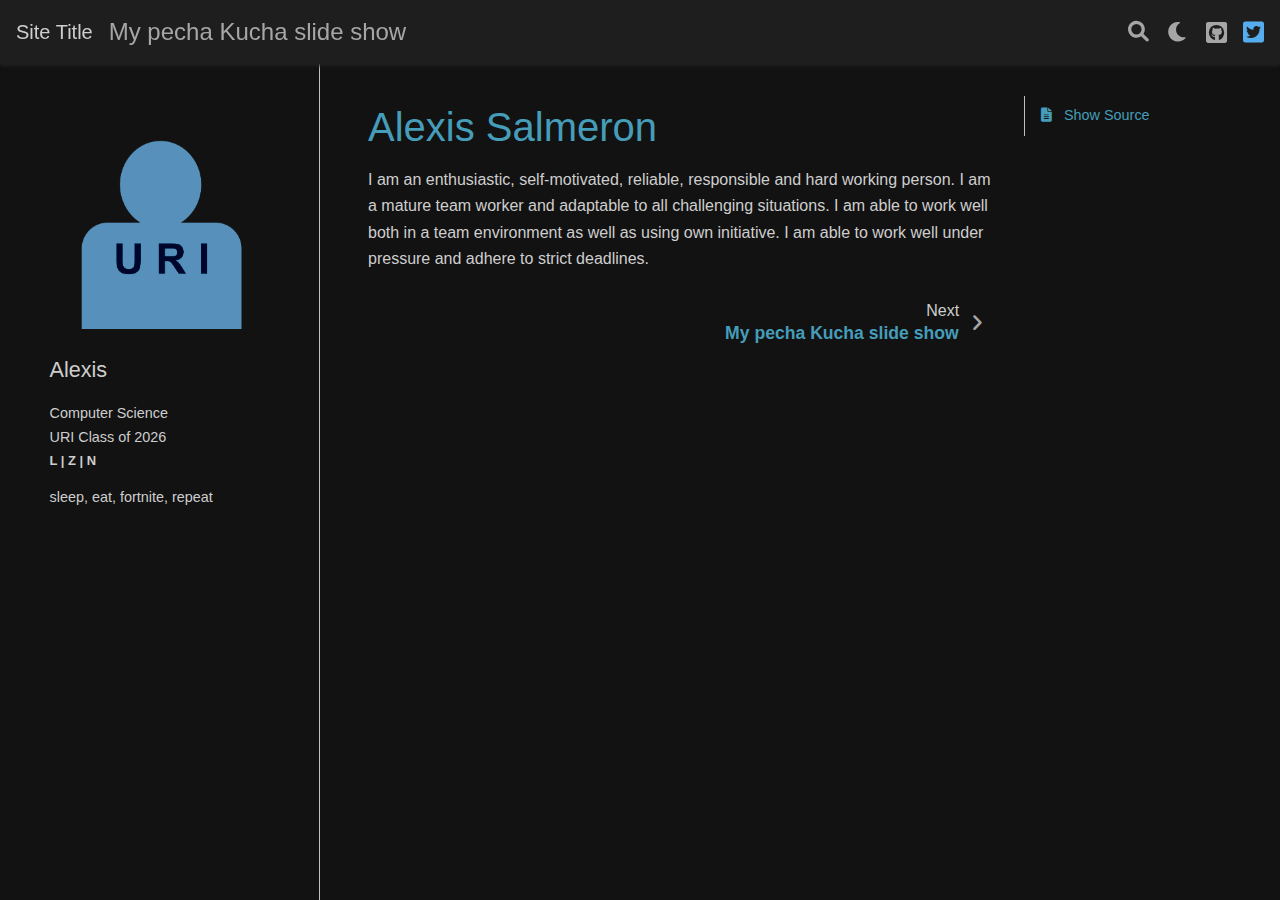
==== commit 365c3a0a: "deploy: b0fab595b9664cf2ff31a81a76fdb19c140a2ddd" ====
--- a/index.html
+++ b/index.html
@@ -8,19 +8,19 @@
   <head>
     <meta charset="utf-8" />
     <meta name="viewport" content="width=device-width, initial-scale=1.0" /><meta name="generator" content="Docutils 0.19: https://docutils.sourceforge.io/" />
-<meta property="og:title" content="Barbenheimer" />
+<meta property="og:title" content="Alexis Salmeron" />
 <meta property="og:type" content="website" />
 <meta property="og:url" content="" />
 <meta property="og:site_name" content="Site Title" />
-<meta property="og:description" content="Hello I’m a Peak Piece or One Peak fanatic Instagram - alexis.salmeron_" />
+<meta property="og:description" content="I am an enthusiastic, self-motivated, reliable, responsible and hard working person. I am a mature team worker and adaptable to all challenging situations. I am able to work well both in a team env..." />
 <meta property="og:image:width" content="1146" />
 <meta property="og:image:height" content="600" />
-<meta property="og:image" content="/_images/social_previews/summary_index_fb8e7baa.png" />
-<meta property="og:image:alt" content="Hello I’m a Peak Piece or One Peak fanatic Instagram - alexis.salmeron_" />
-<meta name="description" content="Hello I’m a Peak Piece or One Peak fanatic Instagram - alexis.salmeron_" />
+<meta property="og:image" content="/_images/social_previews/summary_index_546199a7.png" />
+<meta property="og:image:alt" content="I am an enthusiastic, self-motivated, reliable, responsible and hard working person. I am a mature team worker and adaptable to all challenging situations. I..." />
+<meta name="description" content="I am an enthusiastic, self-motivated, reliable, responsible and hard working person. I am a mature team worker and adaptable to all challenging situations. I am able to work well both in a team env..." />
 <meta name="twitter:card" content="summary_large_image" />
 
-    <title>Barbenheimer &#8212; Site Title</title>
+    <title>Alexis Salmeron &#8212; Site Title</title>
   
   
   
@@ -369,10 +369,9 @@
 <div id="searchbox"></div>
                 <article class="bd-article" role="main">
                   
-<section class="tex2jax_ignore mathjax_ignore" id="barbenheimer">
-<h1>Barbenheimer<a class="headerlink" href="#barbenheimer" title="Permalink to this heading">#</a></h1>
-<p>Hello I’m a Peak Piece or One Peak fanatic</p>
-<p>Instagram - alexis.salmeron_</p>
+<section class="tex2jax_ignore mathjax_ignore" id="alexis-salmeron">
+<h1>Alexis Salmeron<a class="headerlink" href="#alexis-salmeron" title="Permalink to this heading">#</a></h1>
+<p>I am an enthusiastic, self-motivated, reliable, responsible and hard working person. I am a mature team worker and adaptable to all challenging situations. I am able to work well both in a team environment as well as using own initiative. I am able to work well under pressure and adhere to strict deadlines.</p>
 <div class="toctree-wrapper compound">
 </div>
 </section>
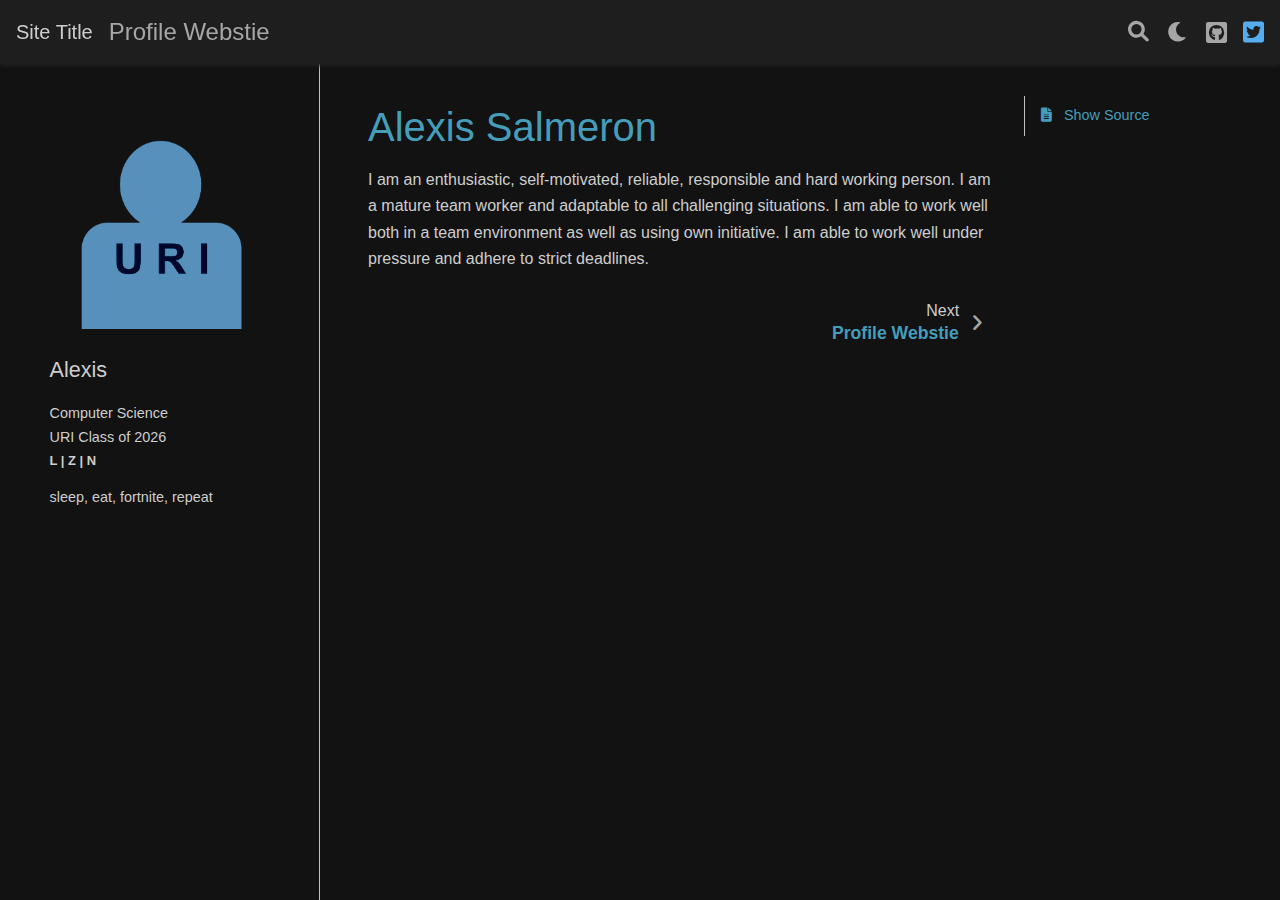
==== commit 2019a758: "deploy: b9b623b18aa155fed0a4583641d27b9b65e1c203" ====
--- a/index.html
+++ b/index.html
@@ -59,7 +59,7 @@
     <script>DOCUMENTATION_OPTIONS.pagename = 'index';</script>
     <link rel="index" title="Index" href="genindex/" />
     <link rel="search" title="Search" href="search/" />
-    <link rel="next" title="My pecha Kucha slide show" href="pechakucha/" />
+    <link rel="next" title="Profile Webstie" href="pechakucha/" />
 
   <meta name="viewport" content="width=device-width, initial-scale=1"/>
   <meta name="docsearch:language" content="en"/>
@@ -147,7 +147,7 @@
     
                     <li class="nav-item">
                       <a class="nav-link nav-internal" href="pechakucha/">
-                        My pecha Kucha slide show
+                        Profile Webstie
                       </a>
                     </li>
                 
@@ -258,7 +258,7 @@
     
                     <li class="nav-item">
                       <a class="nav-link nav-internal" href="pechakucha/">
-                        My pecha Kucha slide show
+                        Profile Webstie
                       </a>
                     </li>
                 
@@ -396,7 +396,7 @@
        title="next page">
       <div class="prev-next-info">
         <p class="prev-next-subtitle">next</p>
-        <p class="prev-next-title">My pecha Kucha slide show</p>
+        <p class="prev-next-title">Profile Webstie</p>
       </div>
       <i class="fa-solid fa-angle-right"></i>
     </a>
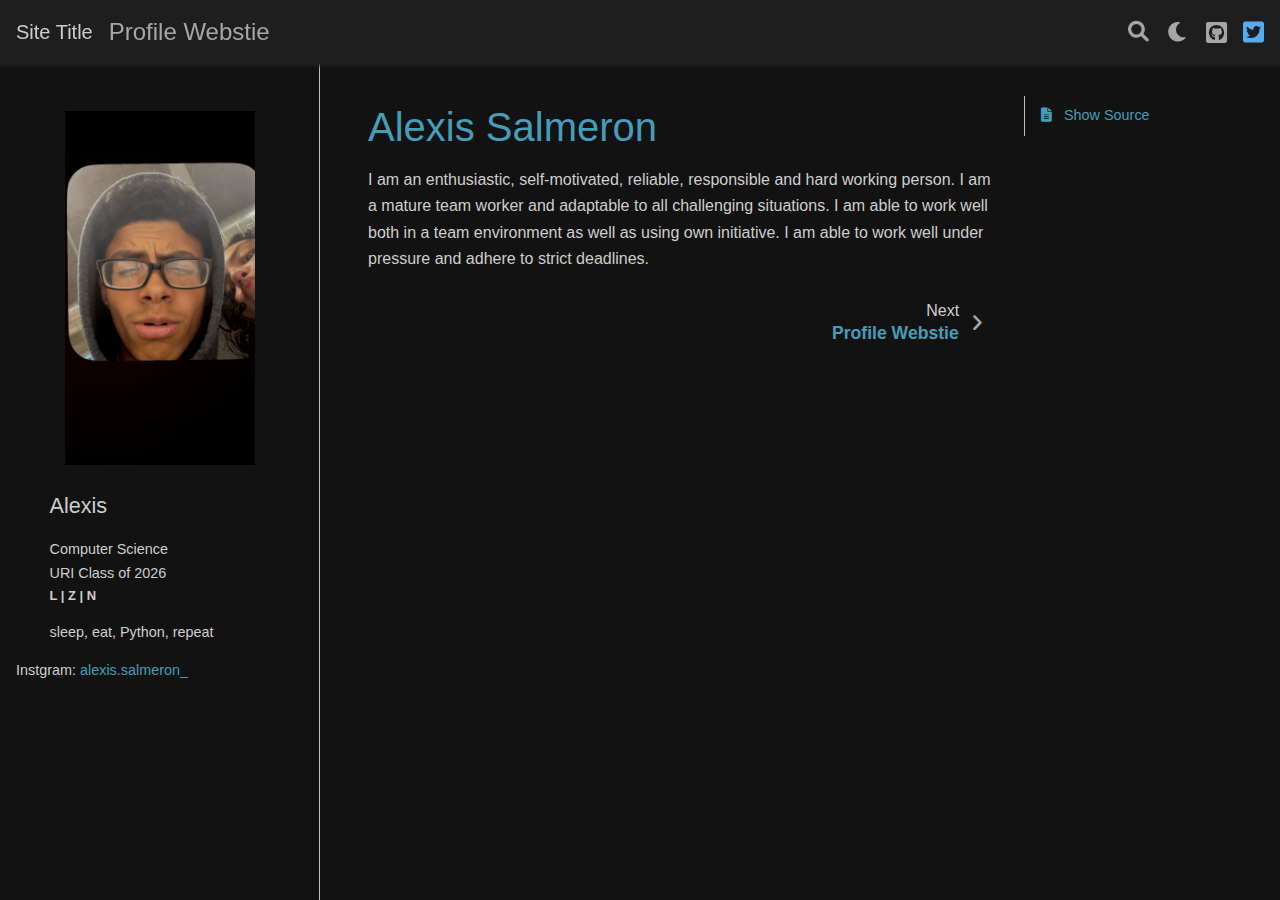
==== commit 62608c1e: "deploy: 380e031732268f3f289cbaf81d6a006e95316d40" ====
--- a/index.html
+++ b/index.html
@@ -316,7 +316,7 @@
   
     <div class="sidebar-primary-items__start sidebar-primary__section">
         <div class="sidebar-primary-item"><figure class="profile-pic">
-  <img src="_static/img/profile.png"
+  <img src="_static/img/IMG_6476.jpeg"
   alt="an icon like image with U R I on the chest"/>
 </figure>
 
@@ -338,12 +338,15 @@
   </div>
 
   <div class="whatido">
-      sleep, eat, fortnite, repeat
-  </div>
-
-
-
-</aside></div>
+      sleep, eat, Python, repeat
+  </div>
+
+
+
+</aside>
+
+Instgram:
+<a href="https://www.instagram.com/alexis.salmeron_/">alexis.salmeron_</a></div>
     </div>
   
   
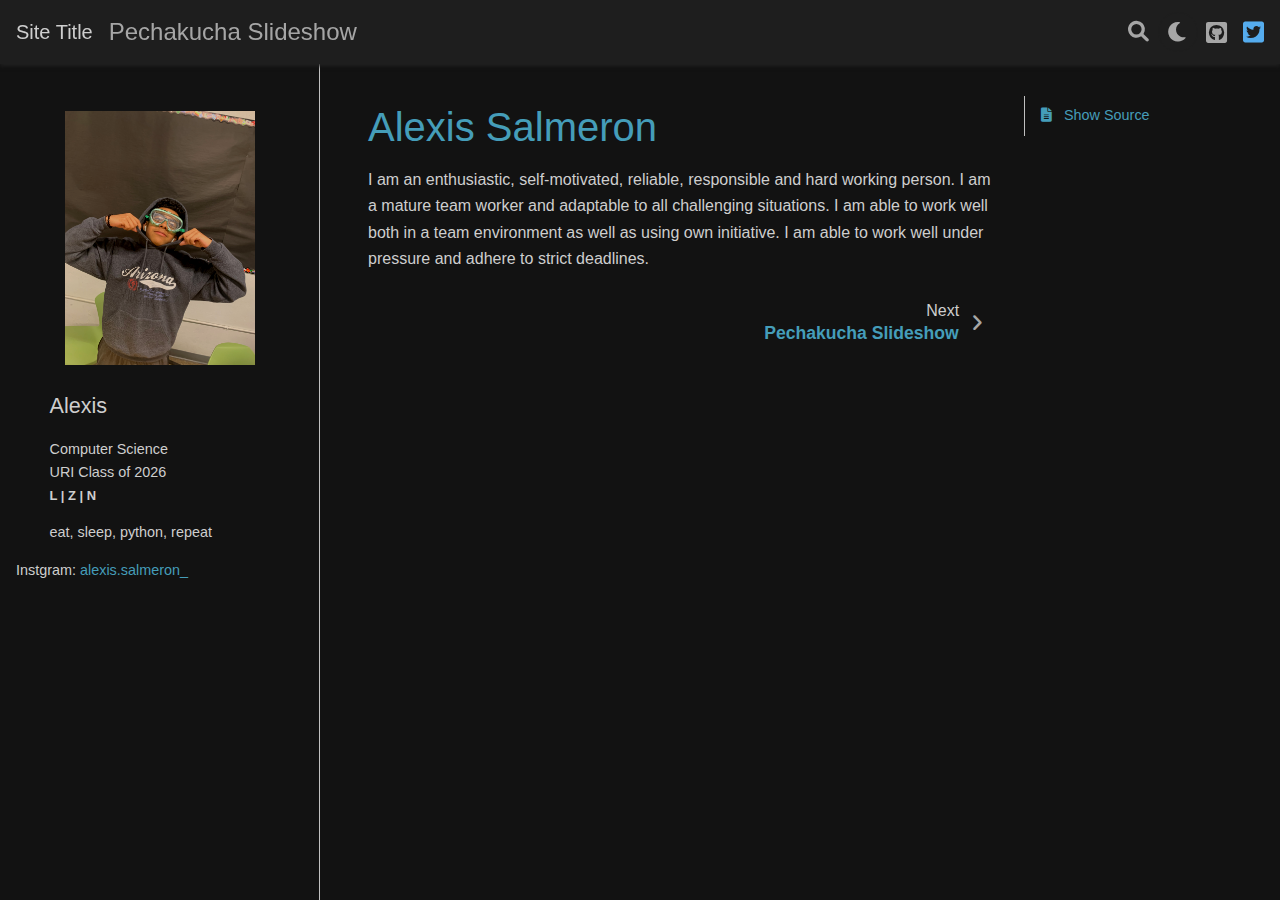
==== commit 153279aa: "deploy: d64ea10530554a547284ac45dac3e0ad87b51430" ====
--- a/index.html
+++ b/index.html
@@ -59,7 +59,7 @@
     <script>DOCUMENTATION_OPTIONS.pagename = 'index';</script>
     <link rel="index" title="Index" href="genindex/" />
     <link rel="search" title="Search" href="search/" />
-    <link rel="next" title="Profile Webstie" href="pechakucha/" />
+    <link rel="next" title="Pechakucha Slideshow" href="pechakucha/" />
 
   <meta name="viewport" content="width=device-width, initial-scale=1"/>
   <meta name="docsearch:language" content="en"/>
@@ -147,7 +147,7 @@
     
                     <li class="nav-item">
                       <a class="nav-link nav-internal" href="pechakucha/">
-                        Profile Webstie
+                        Pechakucha Slideshow
                       </a>
                     </li>
                 
@@ -258,7 +258,7 @@
     
                     <li class="nav-item">
                       <a class="nav-link nav-internal" href="pechakucha/">
-                        Profile Webstie
+                        Pechakucha Slideshow
                       </a>
                     </li>
                 
@@ -316,7 +316,7 @@
   
     <div class="sidebar-primary-items__start sidebar-primary__section">
         <div class="sidebar-primary-item"><figure class="profile-pic">
-  <img src="_static/img/IMG_6476.jpeg"
+  <img src="_static/img/IMG_3569.jpeg"
   alt="an icon like image with U R I on the chest"/>
 </figure>
 
@@ -338,7 +338,7 @@
   </div>
 
   <div class="whatido">
-      sleep, eat, Python, repeat
+      eat, sleep, python, repeat
   </div>
 
 
@@ -399,7 +399,7 @@
        title="next page">
       <div class="prev-next-info">
         <p class="prev-next-subtitle">next</p>
-        <p class="prev-next-title">Profile Webstie</p>
+        <p class="prev-next-title">Pechakucha Slideshow</p>
       </div>
       <i class="fa-solid fa-angle-right"></i>
     </a>
@@ -439,38 +439,94 @@
   <script src="_static/scripts/bootstrap.js?digest=e353d410970836974a52"></script>
 <script src="_static/scripts/pydata-sphinx-theme.js?digest=e353d410970836974a52"></script>
 
+<!--  the stuff above here makes your pages work regularly -->
+<!--  the stuff below here puts javascript on all of the pages -->
 
 <script>
+    // this section is javascript, not HTML evn though it's in the HTML file
     let slideIndex = 0;
     let slides = document.getElementsByClassName("slide");
-    if (slides.length > 0 ){
-        showSlides();
-    }
+    let slideTime = 5000;
+    // var slideInterval = setInterval(showSlides, slideTime);
+    // clearInterval(slideInterval);
+
+    // if (slides.length > 0 ){
+    //     showSlides();
+    // }
 
     function showSlides() {
         let i;
         let slides = document.getElementsByClassName("slide");
-        console.log('in')
-        console.log(slides.length)
-        console.log(slideIndex)
+        // console.log('in')
+        // console.log(slides.length)
+        // console.log(slideIndex)
 
         let dots = document.getElementsByClassName("dot");
         for (i = 0; i < slides.length; i++) {
-            console.log(i)
-            console.log('off')
+            // console.log(i)
+            // console.log('off')
             slides[i].style.display = "none";
         }
         slideIndex++;
         if (slideIndex > slides.length) { slideIndex = 1 }
         slides[slideIndex - 1].style.display = "block";
-        // for (i = 0; i < dots.length; i++) {
-        //     dots[i].className = dots[i].className.replace(" active", "");
-        // }
-        // slides[slideIndex - 1].style.display = "block";
-        // slides[slideIndex-1].setAttribute("style","display:block");
-        // dots[slideIndex - 1].className += " active";
-        setTimeout(showSlides, 5000); // Change image every 2 seconds
     }
+
+    // show all again if not playing
+    function showAll() {
+        let i;
+        let slides = document.getElementsByClassName("slide");
+
+        for (i = 0; i < slides.length; i++) {
+            slides[i].style.display = "block";
+        }
+    }
+
+//  make full screen mode
+    function openFullscreen() {
+        var elem = document.getElementById('slideshow');
+        console.log('fullscreen');
+            if (elem.requestFullscreen) {
+                elem.requestFullscreen();
+            } else if (elem.mozRequestFullScreen) { /* Firefox */
+                elem.mozRequestFullScreen();
+            } else if (elem.webkitRequestFullscreen) { /* Chrome, Safari and Opera */
+                elem.webkitRequestFullscreen();
+            } else if (elem.msRequestFullscreen) { /* IE/Edge */
+                elem.msRequestFullscreen();
+            }
+        showSlides()
+        slideInterval = setInterval(showSlides, slideTime);
+    }
+
+
+    function closeFullscreen() {
+            if (document.exitFullscreen) {
+                document.exitFullscreen();
+            } else if (document.mozCancelFullScreen) { /* Firefox */
+                document.mozCancelFullScreen();
+            } else if (document.webkitExitFullscreen) { /* Chrome, Safari and Opera */
+                document.webkitExitFullscreen();
+            } else if (document.msExitFullscreen) { /* IE/Edge */
+                document.msExitFullscreen();
+            }
+
+        clearInterval(slideInterval);
+        showAll();
+        }
+
+    // play without fullscreen
+    function playSlideShow() {
+        
+            showSlides()
+            slideInterval = setInterval(showSlides, slideTime);
+        }
+
+    function pauseSlideShow() {
+        
+            clearInterval(slideInterval);
+            showAll();
+        }
 </script>
 
   </body>
--- a/_static/custom.css
+++ b/_static/custom.css
@@ -23,6 +23,7 @@
 .focusareas {
     font-size: .9em;
     font-weight: bold;
+    text-transform: uppercase;
 }
 
 .whatido {
@@ -31,13 +32,13 @@
 
 .major {
     margin-top: 1em;
+    text-justify: inter-character;
+    text-align: justify;
 }
 
 .gradyear {
     margin-top: 1em;
 }
-
-
 
 /* Sidebar for blog archive / each post */
 ul.ablog-archive {
@@ -123,63 +124,13 @@
     left: -.5em;
 }
 
-/* * {
-    box-sizing: border-box;
-} */
-
 
 .slide {
-    display: none;
-
+    /* display: none; */
     animation-name: fade;
     animation-duration: 1.5s;
 }
 
-img {
-    vertical-align: middle;
-}
-
-/* Slideshow container */
-.slideshow-container {
-    /* max-width: 1000px; */
-    position: relative;
-    margin: auto;
-}
-
-/* Caption text */
-.text {
-    color: #f2f2f2;
-    font-size: 15px;
-    padding: 8px 12px;
-    position: absolute;
-    bottom: 8px;
-    width: 100%;
-    text-align: center;
-}
-
-/* Number text (1/3 etc) */
-.numbertext {
-    color: #f2f2f2;
-    font-size: 12px;
-    padding: 8px 12px;
-    position: absolute;
-    top: 0;
-}
-
-/* The dots/bullets/indicators */
-.dot {
-    height: 15px;
-    width: 15px;
-    margin: 0 2px;
-    background-color: #bbb;
-    border-radius: 50%;
-    display: inline-block;
-    transition: background-color 0.6s ease;
-}
-
-.active {
-    background-color: #717171;
-}
 
 H1.pechakucha {
     display:none;
@@ -191,13 +142,211 @@
     animation-duration: 1.5s;
 }
 
+
+
+/* Fancy Admonition stuff */
+div.admonition.codeicon>.admonition-title:after {
+    content: "\f121";
+    /* the fa-code icon */
+}
+
+div.admonition.git>.admonition-title:after {
+    content: "\f126";
+    /* the fa-github icon */
+}
+
+/*  define the blue  cards*/
+div.sd-card.blue {
+    border-color: navy;
+    border-width: 5px;
+    box-shadow: lightblue;
+}
+
+div.sd-card.blue div.sd-card-header{
+    background-color:  lightblue;
+    color: navy;
+}
+
+div.sd-card.blue div.sd-card-footer{
+    color: lightblue;
+    background-color: navy;
+}
+
+/*  define the pink  cards*/
+div.sd-card.pink {
+    border-color: hotpink;
+    border-width: 5px;
+    box-shadow:  pink;
+}
+div.sd-card.pink div.sd-card-header {
+    background-color:  pink;
+}
+
+/*  define the pink slides*/
+div.sd-card.pink div.sd-card-footer{
+    border-color: hotpink;
+    background-color: lightpink;
+    color:darkmagenta;
+}
+
+
+div.admonition.blue>.admonition-title:before {
+    background-color: navy;
+}
+
+div.admonition.blue>.admonition-title:after {
+    color: skyblue;
+}
+
+/* pink admonition ------------------------------ */
+/*  this sets  */
+div.admonition.pink {
+    border-color: pink;
+}
+
+div.admonition.pink>.admonition-title:before {
+    background-color:magenta;
+}
+
+div.admonition.pink>.admonition-title:after {
+    color:maroon;
+}
+
+/* presentation mode -------------------------------- */
+
+/* hide footer in fullscreen */
+#slideshow:fullscreen div.sd-card-footer{
+    display: none;
+}
+
+#slideshow:not(:fullscreen) div.sd-card-footer {
+    display: inherit;
+}
+
+
+/* #slideshow:fullscreen{
+    overflow: hidden;
+} */
+
+/* the background in full screen mode */
+#slideshow::backdrop {
+    background-color: darkblue;
+}
+
+
+#slideshow:not(:fullscreen) .controls {
+    text-align: right;
+}
+
+/* put controls inthe bottom right of the screen and 
+       on top of the slides in fullscreen */
+#slideshow:fullscreen div.controls {
+   position:absolute;
+   bottom:0px;
+   right: 0px;
+   z-index: 100; /* this line is functional*/
+}
+
+
+
+/* maximize cards in fullscreen */
+/*  maximize carousel so that cards can be maxed*/
+#slideshow:fullscreen div.sd-cards-carousel {
+    height: 100%;
+    overflow: hidden;
+}
+
+
+/*  maximize the cards  in  full screen only*/
+#slideshow:fullscreen div.sd-card {
+    height: 100%;
+    width: 100%;
+    /* text-align: center;
+    vertical-align: middle; */
+    display: block;
+}
+
+#slideshow:not(:fullscreen) div.sd-card {
+    height: inherit;
+}
+
+/* center the images in fullscreen */
+#slideshow:fullscreen div.sd-card img{
+    position: absolute;
+    left: 50%;
+    top: 50%;
+    max-height: 800px;
+    transform: translateX(-50%) translateY(-50%);
+}
+
+#slideshow:not(:fullscreen) div.sd-card img {
+    position: relative;
+}
+
+/* site view button only on in fullscreen */
+#slideshow:not(:fullscreen) #pageview{
+    display:none;
+}
+
+#slideshow:fullscreen #pageview{
+    display:block;
+}
+
+/* presentation button off in fullscreen */
+#slideshow:fullscreen #presentation{
+    display: none;
+}
+
+#slideshow:not(:fullscreen) #presentation{
+    display: block;
+}
+
+
+/* slide animation opacity */
 @keyframes fade {
     from {
-        opacity: .4
+        opacity: .1
     }
 
     to {
         opacity: 1
+    }
+}
+
+/* slide animation slide in */
+@keyframes slidein {
+    from {
+        margin-left: 100%;
+        width: 300%;
+    }
+
+    to {
+        margin-left: 0%;
+        width: 100%;
+    }
+}
+
+/* slide in from right then out to left */
+/*  to ue this one, set duration to 20s */
+@keyframes slideinout {
+    0% {
+        margin-left: 100%;
+        width: 300%;
+    }
+
+    5% {
+        margin-left: 0%;
+        width: 100%;
+    }
+
+    95% {
+        margin-left: 0%;
+        width: 100%;
+    }
+
+    100% {
+        margin-left: -100%;
+        width: 300%;
     }
 }
 
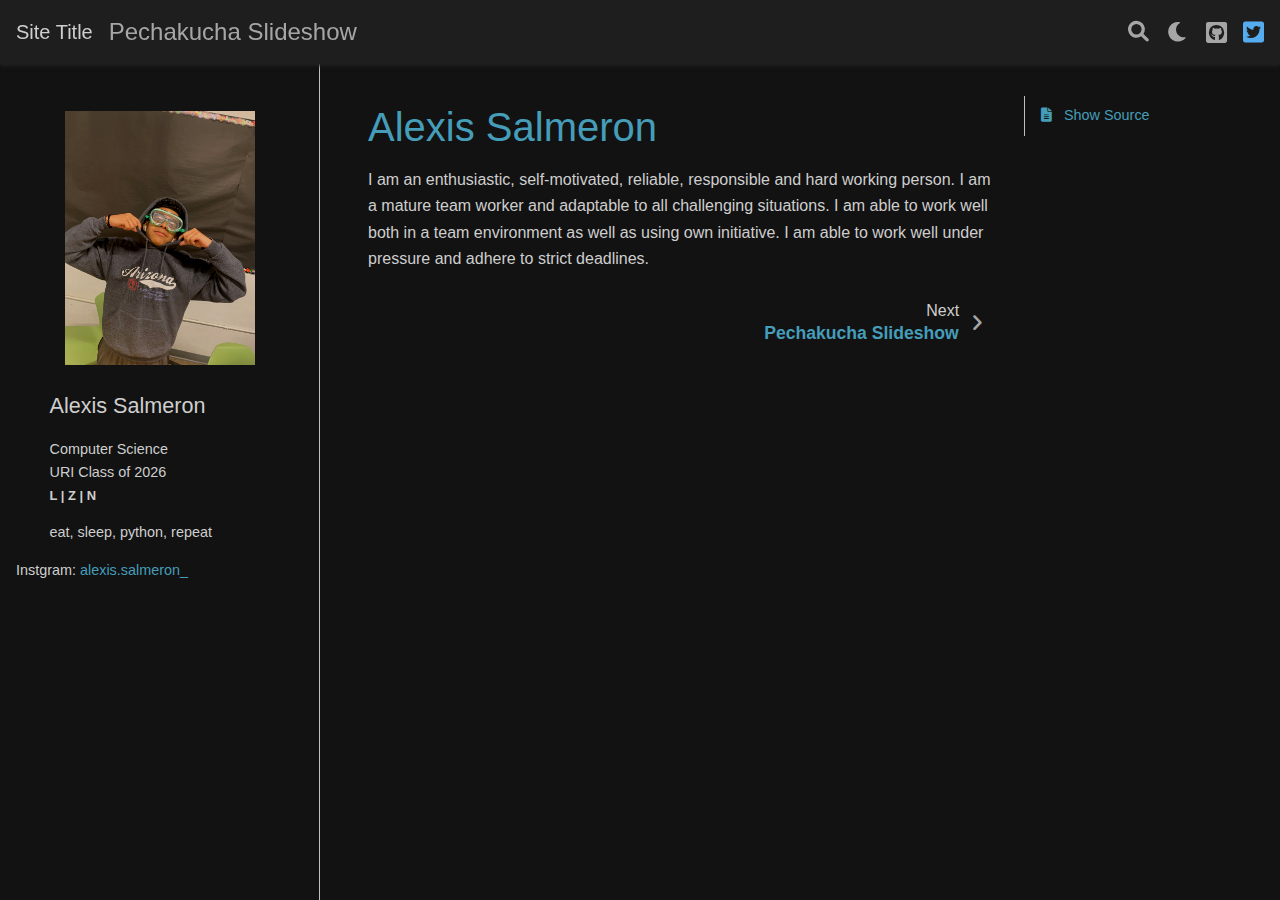
==== commit cd444629: "deploy: 84c2ea26c3613f3f78c29743622ed64e17993f1e" ====
--- a/index.html
+++ b/index.html
@@ -322,7 +322,7 @@
 
 <aside class="bio-info">
   <div class="name">
-      Alexis
+      Alexis Salmeron
   </div>
 
   <div class="major">
@@ -446,7 +446,7 @@
     // this section is javascript, not HTML evn though it's in the HTML file
     let slideIndex = 0;
     let slides = document.getElementsByClassName("slide");
-    let slideTime = 5000;
+    let slideTime = 20000;
     // var slideInterval = setInterval(showSlides, slideTime);
     // clearInterval(slideInterval);
 
--- a/_static/custom.css
+++ b/_static/custom.css
@@ -230,7 +230,7 @@
 
 /* the background in full screen mode */
 #slideshow::backdrop {
-    background-color: darkblue;
+    background-color: pink;
 }
 
 
